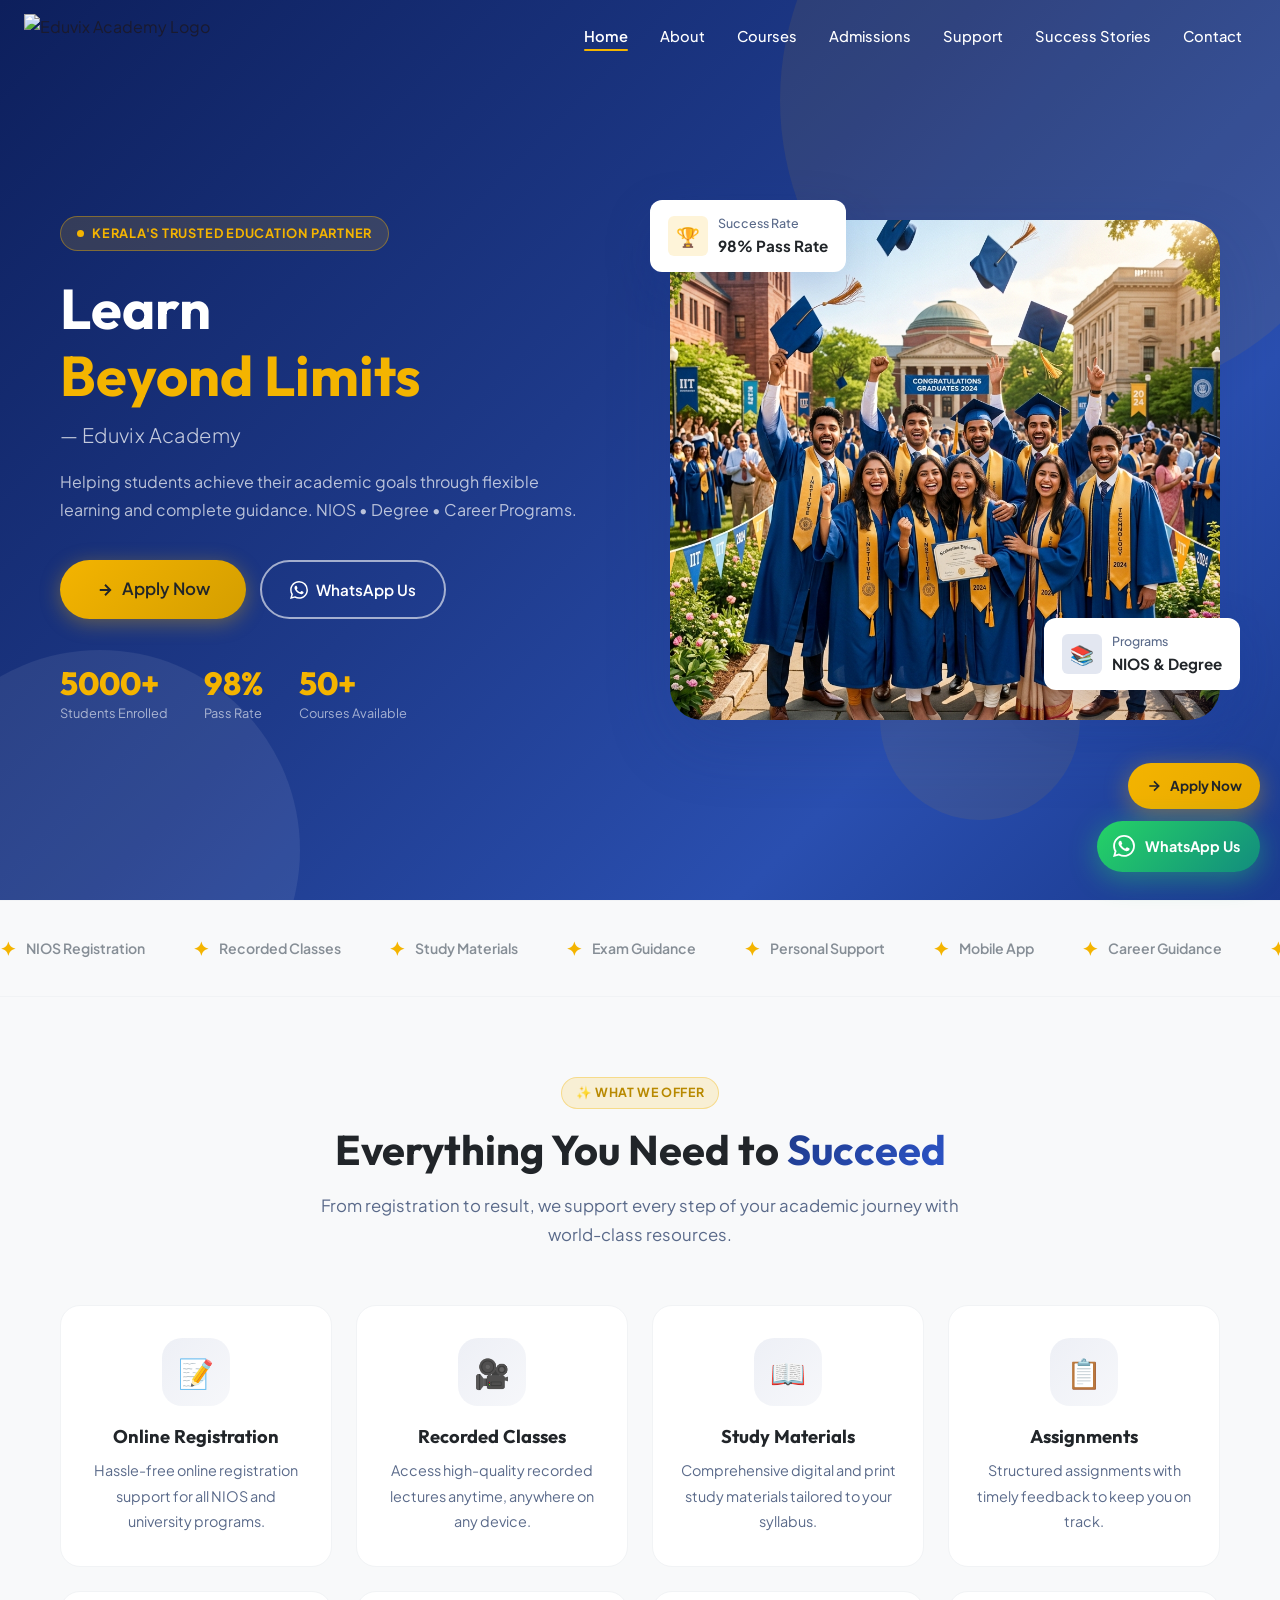
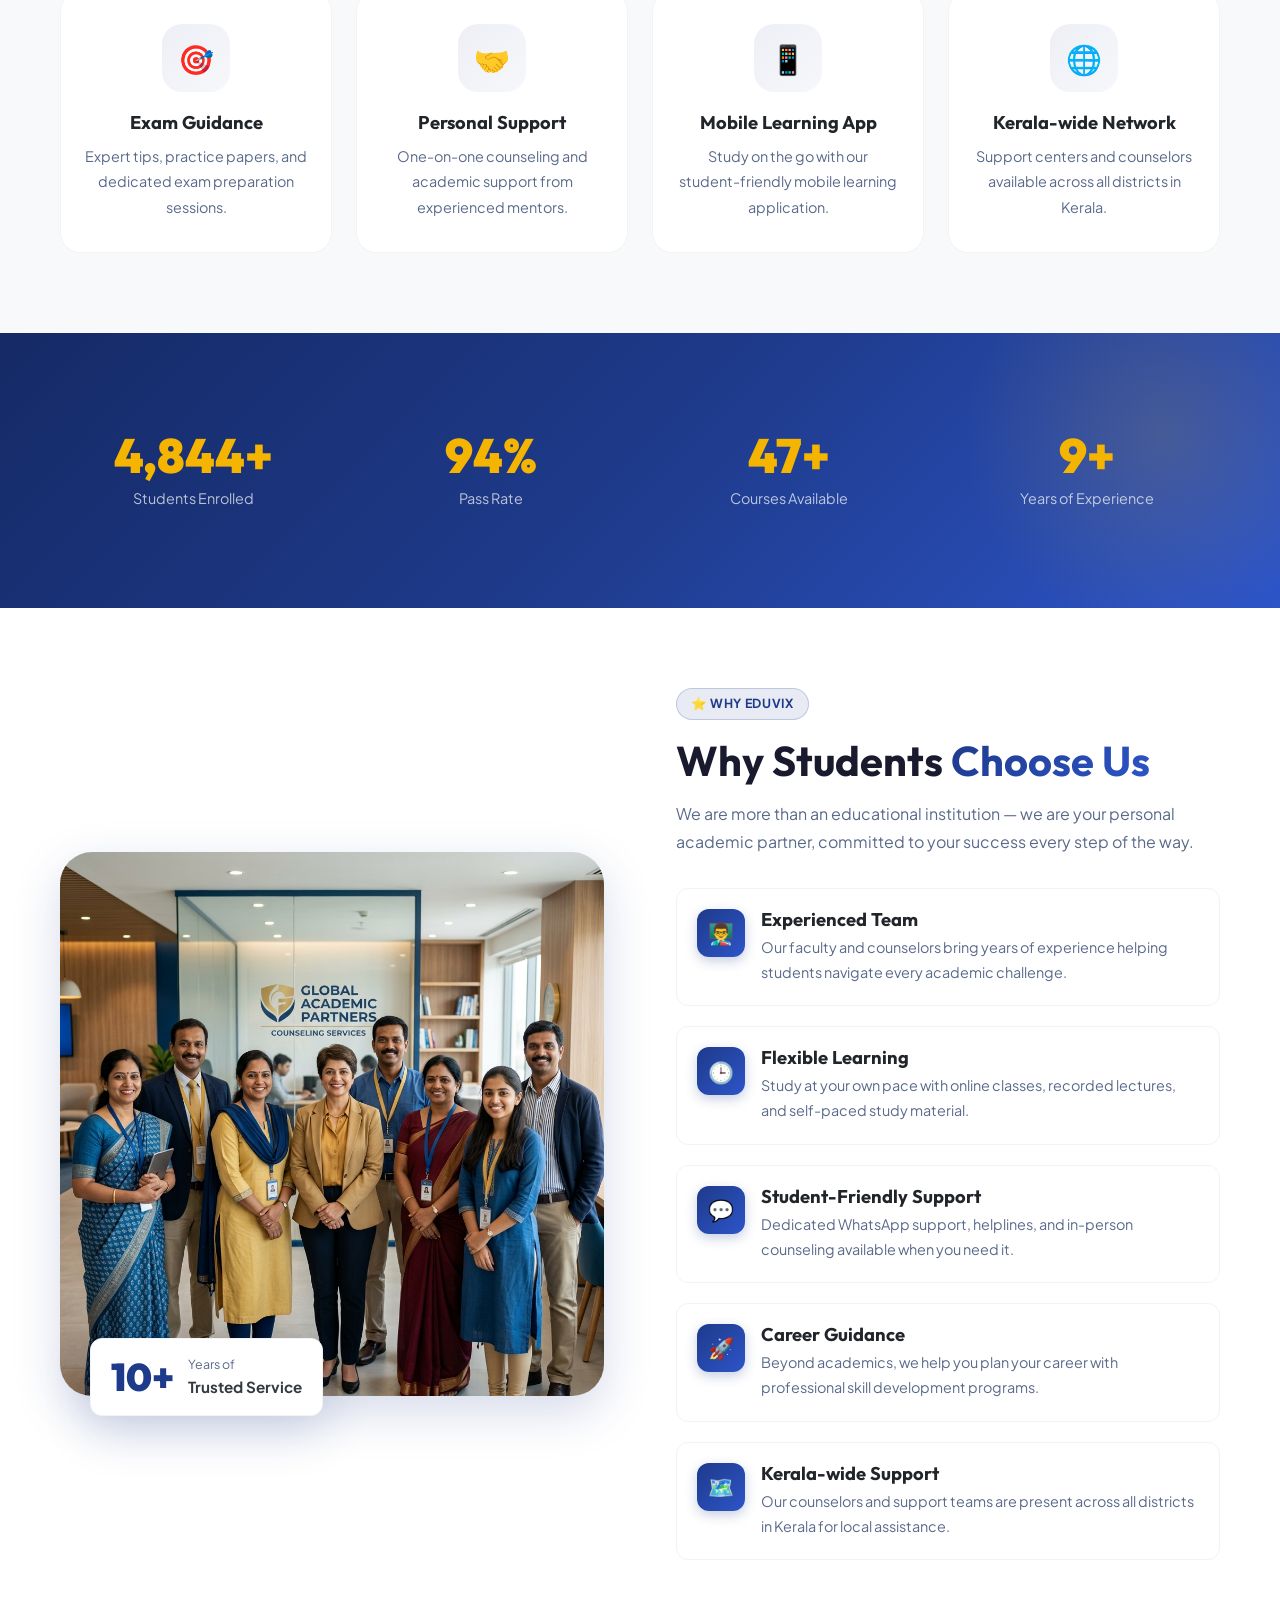
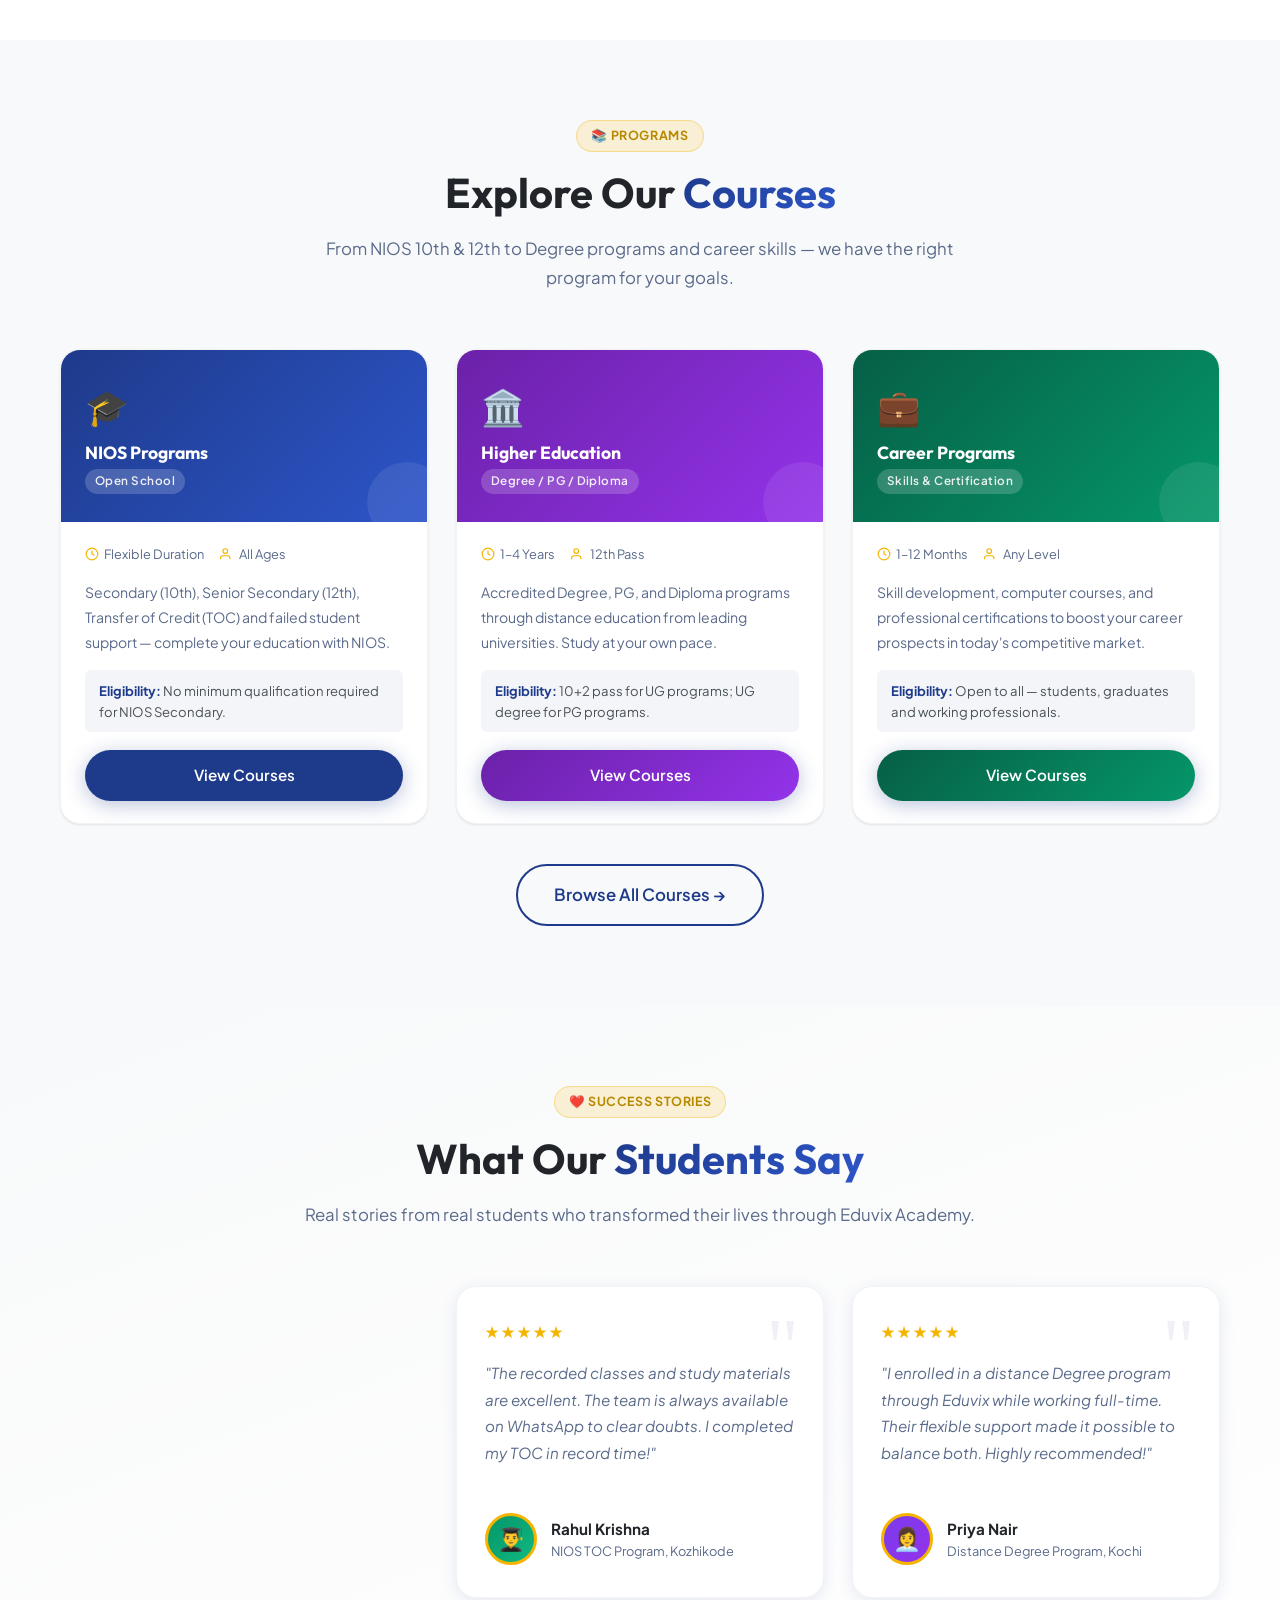
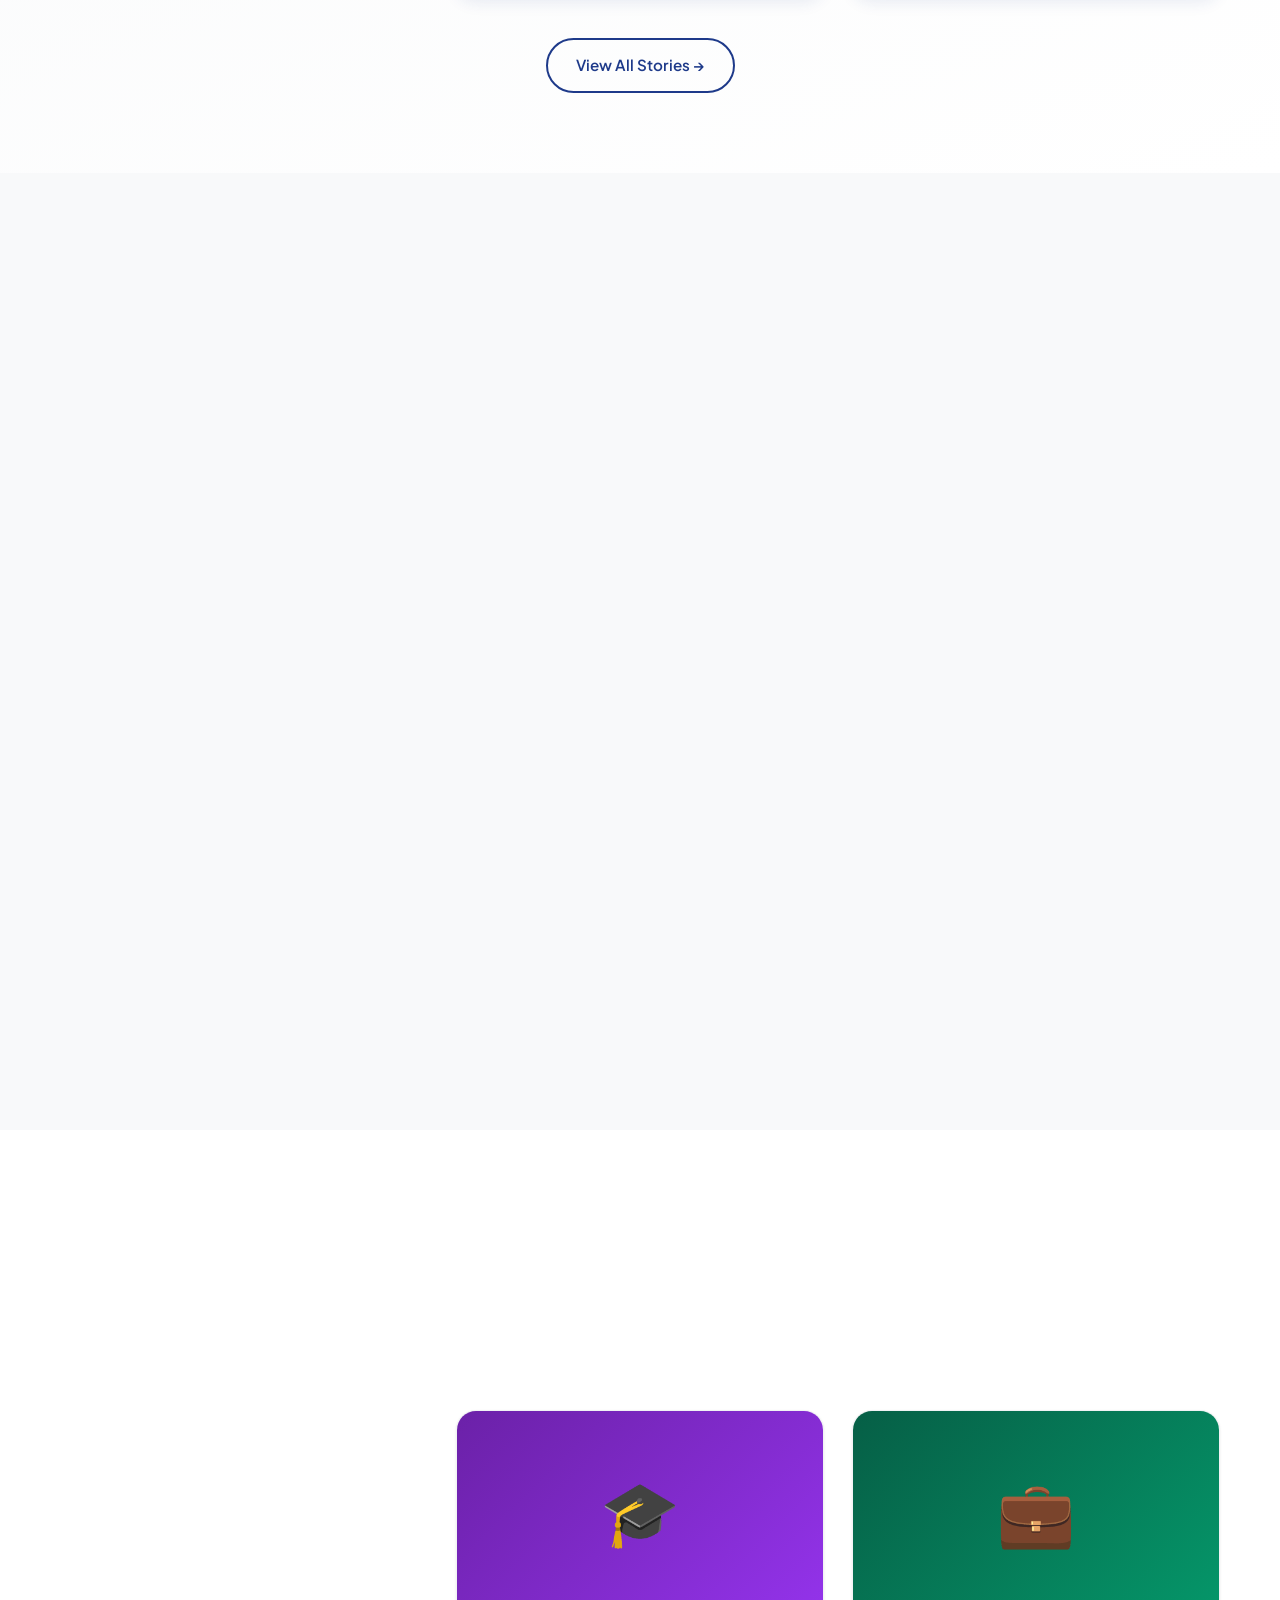
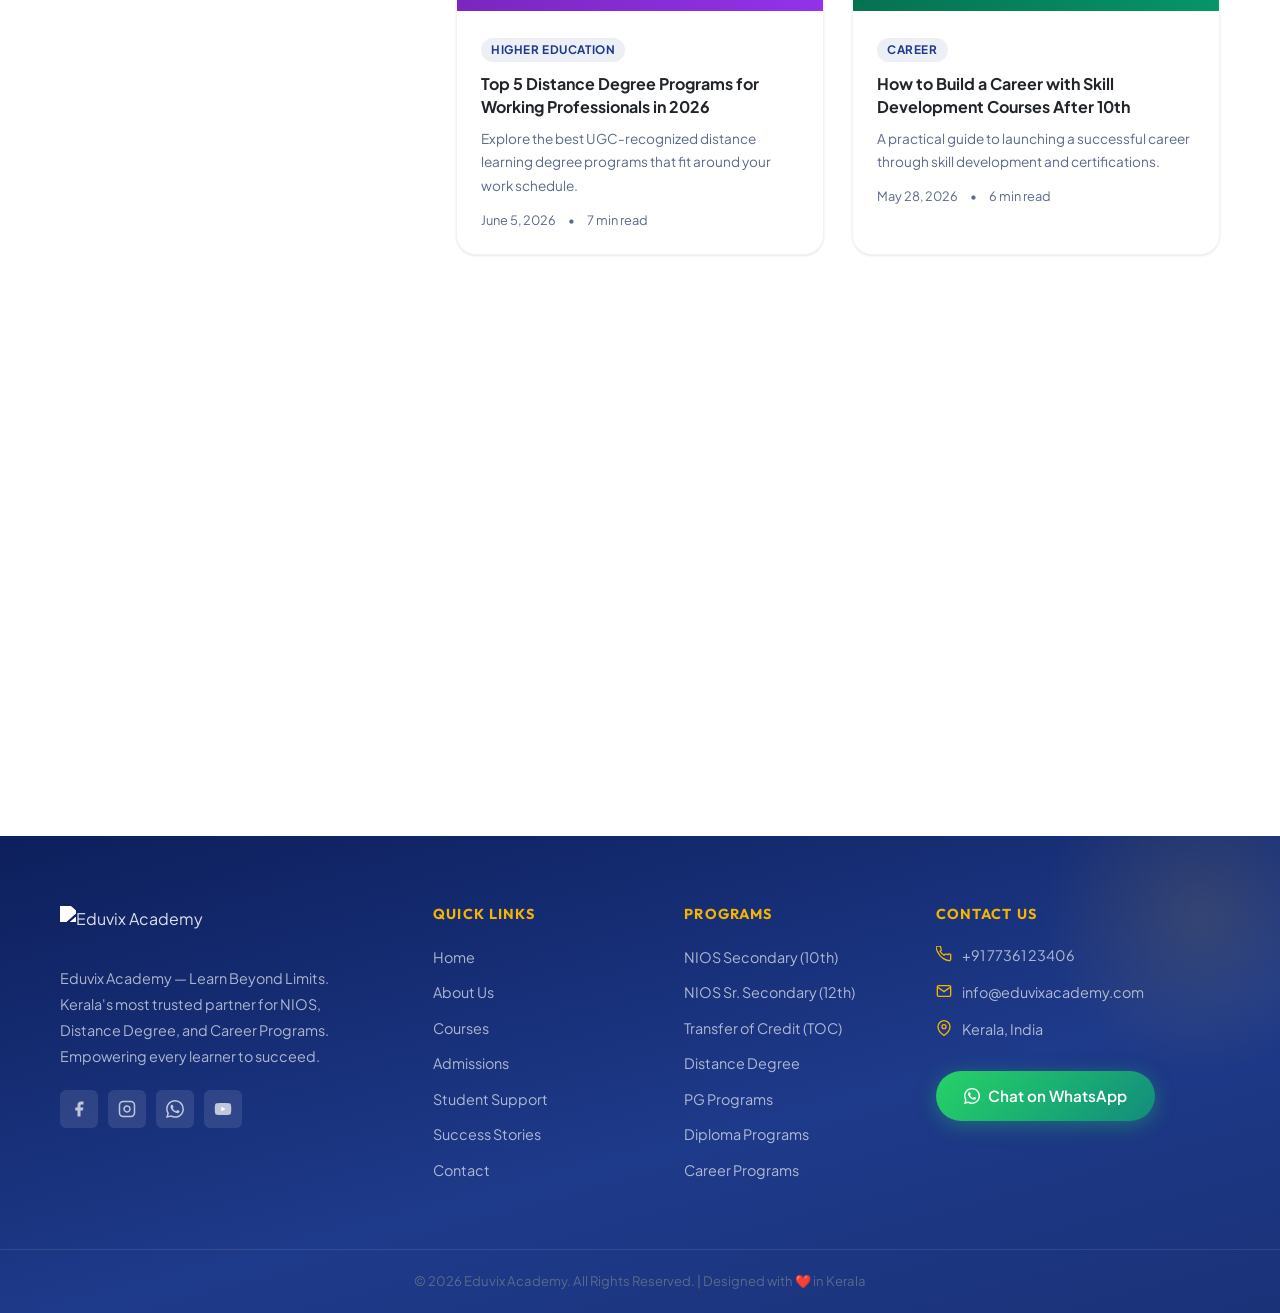
==== index.html @ 79e5fda5 "First commit" ====
<!DOCTYPE html>
<html lang="en">
<head>
  <meta charset="UTF-8" />
  <meta name="viewport" content="width=device-width, initial-scale=1.0" />
  <title>Eduvix Academy — Learn Beyond Limits | NIOS, Degree & Career Programs</title>
  <meta name="description" content="Eduvix Academy helps students achieve their academic goals through NIOS, Open Schooling, Degree, PG, Diploma and Career Programs with flexible, student-friendly support across Kerala." />
  <meta name="keywords" content="Eduvix Academy, NIOS Kerala, open schooling, distance education, 10th 12th pass Kerala, career programs" />
  <meta property="og:title" content="Eduvix Academy — Learn Beyond Limits" />
  <meta property="og:description" content="Flexible education solutions for NIOS, Degree, PG, Diploma and Career Programs." />
  <meta property="og:type" content="website" />
  <link rel="icon" type="image/png" href="images/logo.png" />
  <link rel="stylesheet" href="css/style.css" />
  <style>
    /* ---------- Hero Override (home-specific) ---------- */
    .hero-sub { color: rgba(255,255,255,.70); }
    /* ---------- Features Section ---------- */
    .features-section { background: var(--gray-50); }
    /* ---------- Blog ---------- */
    .blog-section { background: var(--white); }
    /* ---------- CTA Banner ---------- */
    .cta-banner {
      background: linear-gradient(135deg, #0d1f5c, var(--primary), #2d55c9);
      border-radius: var(--radius-xl);
      padding: 60px 48px;
      text-align: center;
      position: relative;
      overflow: hidden;
      margin: 0 20px;
    }
    .cta-banner::before {
      content: '';
      position: absolute;
      top: -60px; right: -60px;
      width: 250px; height: 250px;
      background: radial-gradient(circle, rgba(244,180,0,.2), transparent 70%);
    }
    .cta-banner h2 { color: var(--white); margin-bottom: 12px; }
    .cta-banner p { color: rgba(255,255,255,.7); margin-bottom: 32px; max-width: 560px; margin-left: auto; margin-right: auto; }
    .cta-banner .cta-btns { display: flex; gap: 14px; justify-content: center; flex-wrap: wrap; }
  </style>
</head>
<body>

  <!-- ===== NAVBAR ===== -->
  <nav class="navbar transparent" id="navbar" role="navigation" aria-label="Main navigation">
    <div class="navbar-inner">
      <a href="index.html" class="logo" aria-label="Eduvix Academy Home">
        <img src="images/logo.png" alt="Eduvix Academy Logo" />
      </a>
      <ul class="nav-links" role="list">
        <li><a href="index.html"      class="nav-link active">Home</a></li>
        <li><a href="about.html"      class="nav-link">About</a></li>
        <li><a href="courses.html"    class="nav-link">Courses</a></li>
        <li><a href="admissions.html" class="nav-link">Admissions</a></li>
        <li><a href="support.html"    class="nav-link">Support</a></li>
        <li><a href="success-stories.html" class="nav-link">Success Stories</a></li>
        <li><a href="contact.html"    class="nav-link">Contact</a></li>
      </ul>
      <a href="admissions.html" class="btn btn-gold btn-sm nav-cta">Apply Now</a>
      <button class="hamburger" id="hamburger" aria-label="Toggle menu" aria-expanded="false">
        <span></span><span></span><span></span>
      </button>
    </div>
    <div class="mobile-menu" id="mobileMenu" role="menu">
      <a href="index.html"      class="nav-link">Home</a>
      <a href="about.html"      class="nav-link">About</a>
      <a href="courses.html"    class="nav-link">Courses</a>
      <a href="admissions.html" class="nav-link">Admissions</a>
      <a href="support.html"    class="nav-link">Support</a>
      <a href="success-stories.html" class="nav-link">Success Stories</a>
      <a href="contact.html"    class="nav-link">Contact</a>
      <a href="admissions.html" class="btn btn-primary">Apply Now</a>
    </div>
  </nav>

  <!-- ===== HERO ===== -->
  <section class="hero" id="hero" aria-label="Hero section">
    <div class="hero-bg-shapes">
      <div class="shape shape-1"></div>
      <div class="shape shape-2"></div>
      <div class="shape shape-3"></div>
    </div>
    <div class="container">
      <div class="hero-grid">
        <div class="hero-content">
          <div class="hero-badge">
            <span class="dot"></span>
            Kerala's Trusted Education Partner
          </div>
          <h1>Learn<br /><span class="gold">Beyond Limits</span></h1>
          <p class="hero-tagline">— Eduvix Academy</p>
          <p class="hero-sub">Helping students achieve their academic goals through flexible learning and complete guidance. NIOS • Degree • Career Programs.</p>
          <div class="hero-actions">
            <a href="admissions.html" class="btn btn-gold btn-lg" id="heroApplyBtn">
              <svg width="18" height="18" viewBox="0 0 24 24" fill="none" stroke="currentColor" stroke-width="2.5"><path d="M5 12h14M12 5l7 7-7 7"/></svg>
              Apply Now
            </a>
            <a href="https://wa.me/917736123406?text=Hi%20Eduvix%20Academy%2C%20I%20want%20to%20know%20more%20about%20your%20courses." class="btn btn-outline" target="_blank" rel="noopener" id="heroWaBtn">
              <svg width="18" height="18" viewBox="0 0 24 24" fill="currentColor"><path d="M17.472 14.382c-.297-.149-1.758-.867-2.03-.967-.273-.099-.471-.148-.67.15-.197.297-.767.966-.94 1.164-.173.199-.347.223-.644.075-.297-.15-1.255-.463-2.39-1.475-.883-.788-1.48-1.761-1.653-2.059-.173-.297-.018-.458.13-.606.134-.133.298-.347.446-.52.149-.174.198-.298.298-.497.099-.198.05-.371-.025-.52-.075-.149-.669-1.612-.916-2.207-.242-.579-.487-.5-.669-.51-.173-.008-.371-.01-.57-.01-.198 0-.52.074-.792.372-.272.297-1.04 1.016-1.04 2.479 0 1.462 1.065 2.875 1.213 3.074.149.198 2.096 3.2 5.077 4.487.709.306 1.262.489 1.694.625.712.227 1.36.195 1.871.118.571-.085 1.758-.719 2.006-1.413.248-.694.248-1.289.173-1.413-.074-.124-.272-.198-.57-.347m-5.421 7.403h-.004a9.87 9.87 0 01-5.031-1.378l-.361-.214-3.741.982.998-3.648-.235-.374a9.86 9.86 0 01-1.51-5.26c.001-5.45 4.436-9.884 9.888-9.884 2.64 0 5.122 1.03 6.988 2.898a9.825 9.825 0 012.893 6.994c-.003 5.45-4.437 9.884-9.885 9.884m8.413-18.297A11.815 11.815 0 0012.05 0C5.495 0 .16 5.335.157 11.892c0 2.096.547 4.142 1.588 5.945L.057 24l6.305-1.654a11.882 11.882 0 005.683 1.448h.005c6.554 0 11.89-5.335 11.893-11.893a11.821 11.821 0 00-3.48-8.413z"/></svg>
              WhatsApp Us
            </a>
          </div>
          <div class="hero-stats">
            <div class="hero-stat">
              <div class="num">5000+</div>
              <div class="label">Students Enrolled</div>
            </div>
            <div class="hero-stat">
              <div class="num">98%</div>
              <div class="label">Pass Rate</div>
            </div>
            <div class="hero-stat">
              <div class="num">50+</div>
              <div class="label">Courses Available</div>
            </div>
          </div>
        </div>
        <div class="hero-img-wrapper">
          <img src="images/hero.png" alt="Eduvix Academy students celebrating graduation" loading="eager" />
          <div class="hero-img-card hero-img-card--tl">
            <div class="icon icon-gold">🏆</div>
            <div>
              <div class="card-label">Success Rate</div>
              <div class="card-value">98% Pass Rate</div>
            </div>
          </div>
          <div class="hero-img-card hero-img-card--br">
            <div class="icon icon-blue">📚</div>
            <div>
              <div class="card-label">Programs</div>
              <div class="card-value">NIOS &amp; Degree</div>
            </div>
          </div>
        </div>
      </div>
    </div>
  </section>

  <!-- ===== MARQUEE STRIP ===== -->
  <div class="features-strip" aria-hidden="true">
    <div class="features-strip-track">
      <div class="strip-item"><span class="dot">✦</span> NIOS Registration</div>
      <div class="strip-item"><span class="dot">✦</span> Recorded Classes</div>
      <div class="strip-item"><span class="dot">✦</span> Study Materials</div>
      <div class="strip-item"><span class="dot">✦</span> Exam Guidance</div>
      <div class="strip-item"><span class="dot">✦</span> Personal Support</div>
      <div class="strip-item"><span class="dot">✦</span> Mobile App</div>
      <div class="strip-item"><span class="dot">✦</span> Career Guidance</div>
      <div class="strip-item"><span class="dot">✦</span> Distance Degree</div>
      <div class="strip-item"><span class="dot">✦</span> Kerala-wide Support</div>
      <!-- Duplicate for seamless loop -->
      <div class="strip-item"><span class="dot">✦</span> NIOS Registration</div>
      <div class="strip-item"><span class="dot">✦</span> Recorded Classes</div>
      <div class="strip-item"><span class="dot">✦</span> Study Materials</div>
      <div class="strip-item"><span class="dot">✦</span> Exam Guidance</div>
      <div class="strip-item"><span class="dot">✦</span> Personal Support</div>
      <div class="strip-item"><span class="dot">✦</span> Mobile App</div>
      <div class="strip-item"><span class="dot">✦</span> Career Guidance</div>
      <div class="strip-item"><span class="dot">✦</span> Distance Degree</div>
      <div class="strip-item"><span class="dot">✦</span> Kerala-wide Support</div>
    </div>
  </div>

  <!-- ===== FEATURES SECTION ===== -->
  <section class="section features-section" id="features">
    <div class="container">
      <div class="section-header reveal">
        <span class="badge badge-gold">✨ What We Offer</span>
        <h2>Everything You Need to <span class="gradient-text">Succeed</span></h2>
        <p>From registration to result, we support every step of your academic journey with world-class resources.</p>
      </div>
      <div class="grid-4" style="gap:24px;">
        <div class="feature-card reveal" data-delay="0">
          <div class="feature-icon">📝</div>
          <h4>Online Registration</h4>
          <p>Hassle-free online registration support for all NIOS and university programs.</p>
        </div>
        <div class="feature-card reveal" data-delay="80">
          <div class="feature-icon">🎥</div>
          <h4>Recorded Classes</h4>
          <p>Access high-quality recorded lectures anytime, anywhere on any device.</p>
        </div>
        <div class="feature-card reveal" data-delay="160">
          <div class="feature-icon">📖</div>
          <h4>Study Materials</h4>
          <p>Comprehensive digital and print study materials tailored to your syllabus.</p>
        </div>
        <div class="feature-card reveal" data-delay="240">
          <div class="feature-icon">📋</div>
          <h4>Assignments</h4>
          <p>Structured assignments with timely feedback to keep you on track.</p>
        </div>
        <div class="feature-card reveal" data-delay="320">
          <div class="feature-icon">🎯</div>
          <h4>Exam Guidance</h4>
          <p>Expert tips, practice papers, and dedicated exam preparation sessions.</p>
        </div>
        <div class="feature-card reveal" data-delay="400">
          <div class="feature-icon">🤝</div>
          <h4>Personal Support</h4>
          <p>One-on-one counseling and academic support from experienced mentors.</p>
        </div>
        <div class="feature-card reveal" data-delay="480">
          <div class="feature-icon">📱</div>
          <h4>Mobile Learning App</h4>
          <p>Study on the go with our student-friendly mobile learning application.</p>
        </div>
        <div class="feature-card reveal" data-delay="560">
          <div class="feature-icon">🌐</div>
          <h4>Kerala-wide Network</h4>
          <p>Support centers and counselors available across all districts in Kerala.</p>
        </div>
      </div>
    </div>
  </section>

  <!-- ===== STATS ===== -->
  <section class="stats-section" id="stats">
    <div class="container">
      <div class="stats-grid">
        <div class="stat-card reveal">
          <div class="stat-num" data-target="5000" data-suffix="+">0+</div>
          <div class="stat-label">Students Enrolled</div>
        </div>
        <div class="stat-card reveal" data-delay="100">
          <div class="stat-num" data-target="98" data-suffix="%">0%</div>
          <div class="stat-label">Pass Rate</div>
        </div>
        <div class="stat-card reveal" data-delay="200">
          <div class="stat-num" data-target="50" data-suffix="+">0+</div>
          <div class="stat-label">Courses Available</div>
        </div>
        <div class="stat-card reveal" data-delay="300">
          <div class="stat-num" data-target="10" data-suffix="+">0+</div>
          <div class="stat-label">Years of Experience</div>
        </div>
      </div>
    </div>
  </section>

  <!-- ===== WHY CHOOSE ===== -->
  <section class="section why-section" id="why">
    <div class="container">
      <div class="why-grid">
        <div class="why-img-block reveal">
          <img src="images/about-team.png" alt="Eduvix Academy dedicated team" loading="lazy" />
          <div class="why-img-badge">
            <div class="big-num">10+</div>
            <div class="text">
              <div class="label">Years of</div>
              <div class="val">Trusted Service</div>
            </div>
          </div>
        </div>
        <div class="why-content reveal" data-delay="120">
          <span class="badge badge-primary">⭐ Why Eduvix</span>
          <h2 style="margin-top:16px;">Why Students <span class="gradient-text">Choose Us</span></h2>
          <p style="margin:14px 0 28px;">We are more than an educational institution — we are your personal academic partner, committed to your success every step of the way.</p>
          <div class="why-list">
            <div class="why-item">
              <div class="why-icon">👨‍🏫</div>
              <div>
                <h4>Experienced Team</h4>
                <p>Our faculty and counselors bring years of experience helping students navigate every academic challenge.</p>
              </div>
            </div>
            <div class="why-item">
              <div class="why-icon">🕒</div>
              <div>
                <h4>Flexible Learning</h4>
                <p>Study at your own pace with online classes, recorded lectures, and self-paced study material.</p>
              </div>
            </div>
            <div class="why-item">
              <div class="why-icon">💬</div>
              <div>
                <h4>Student-Friendly Support</h4>
                <p>Dedicated WhatsApp support, helplines, and in-person counseling available when you need it.</p>
              </div>
            </div>
            <div class="why-item">
              <div class="why-icon">🚀</div>
              <div>
                <h4>Career Guidance</h4>
                <p>Beyond academics, we help you plan your career with professional skill development programs.</p>
              </div>
            </div>
            <div class="why-item">
              <div class="why-icon">🗺️</div>
              <div>
                <h4>Kerala-wide Support</h4>
                <p>Our counselors and support teams are present across all districts in Kerala for local assistance.</p>
              </div>
            </div>
          </div>
        </div>
      </div>
    </div>
  </section>

  <!-- ===== COURSES PREVIEW ===== -->
  <section class="section" style="background:var(--gray-50);" id="courses-preview">
    <div class="container">
      <div class="section-header reveal">
        <span class="badge badge-gold">📚 Programs</span>
        <h2>Explore Our <span class="gradient-text">Courses</span></h2>
        <p>From NIOS 10th &amp; 12th to Degree programs and career skills — we have the right program for your goals.</p>
      </div>
      <div class="grid-3" style="gap:28px;">
        <div class="course-card reveal">
          <div class="course-card-header">
            <div class="course-emoji">🎓</div>
            <h4>NIOS Programs</h4>
            <span class="course-badge-header">Open School</span>
          </div>
          <div class="course-card-body">
            <div class="course-meta">
              <span class="course-meta-item"><svg width="14" height="14" viewBox="0 0 24 24" fill="none" stroke="currentColor" stroke-width="2"><circle cx="12" cy="12" r="10"/><polyline points="12 6 12 12 16 14"/></svg> Flexible Duration</span>
              <span class="course-meta-item"><svg width="14" height="14" viewBox="0 0 24 24" fill="none" stroke="currentColor" stroke-width="2"><path d="M17 21v-2a4 4 0 0 0-4-4H5a4 4 0 0 0-4 4v2"/><circle cx="9" cy="7" r="4"/></svg> All Ages</span>
            </div>
            <p class="course-desc">Secondary (10th), Senior Secondary (12th), Transfer of Credit (TOC) and failed student support — complete your education with NIOS.</p>
            <div class="course-eligibility"><strong>Eligibility:</strong> No minimum qualification required for NIOS Secondary.</div>
            <a href="courses.html" class="btn btn-primary" style="width:100%;justify-content:center;">View Courses</a>
          </div>
        </div>
        <div class="course-card reveal" data-delay="100">
          <div class="course-card-header" style="background:linear-gradient(135deg,#6b21a8,#9333ea);">
            <div class="course-emoji">🏛️</div>
            <h4>Higher Education</h4>
            <span class="course-badge-header">Degree / PG / Diploma</span>
          </div>
          <div class="course-card-body">
            <div class="course-meta">
              <span class="course-meta-item"><svg width="14" height="14" viewBox="0 0 24 24" fill="none" stroke="currentColor" stroke-width="2"><circle cx="12" cy="12" r="10"/><polyline points="12 6 12 12 16 14"/></svg> 1–4 Years</span>
              <span class="course-meta-item"><svg width="14" height="14" viewBox="0 0 24 24" fill="none" stroke="currentColor" stroke-width="2"><path d="M17 21v-2a4 4 0 0 0-4-4H5a4 4 0 0 0-4 4v2"/><circle cx="9" cy="7" r="4"/></svg> 12th Pass</span>
            </div>
            <p class="course-desc">Accredited Degree, PG, and Diploma programs through distance education from leading universities. Study at your own pace.</p>
            <div class="course-eligibility"><strong>Eligibility:</strong> 10+2 pass for UG programs; UG degree for PG programs.</div>
            <a href="courses.html" class="btn btn-primary" style="width:100%;justify-content:center;background:linear-gradient(135deg,#6b21a8,#9333ea);">View Courses</a>
          </div>
        </div>
        <div class="course-card reveal" data-delay="200">
          <div class="course-card-header" style="background:linear-gradient(135deg,#065f46,#059669);">
            <div class="course-emoji">💼</div>
            <h4>Career Programs</h4>
            <span class="course-badge-header">Skills &amp; Certification</span>
          </div>
          <div class="course-card-body">
            <div class="course-meta">
              <span class="course-meta-item"><svg width="14" height="14" viewBox="0 0 24 24" fill="none" stroke="currentColor" stroke-width="2"><circle cx="12" cy="12" r="10"/><polyline points="12 6 12 12 16 14"/></svg> 1–12 Months</span>
              <span class="course-meta-item"><svg width="14" height="14" viewBox="0 0 24 24" fill="none" stroke="currentColor" stroke-width="2"><path d="M17 21v-2a4 4 0 0 0-4-4H5a4 4 0 0 0-4 4v2"/><circle cx="9" cy="7" r="4"/></svg> Any Level</span>
            </div>
            <p class="course-desc">Skill development, computer courses, and professional certifications to boost your career prospects in today's competitive market.</p>
            <div class="course-eligibility"><strong>Eligibility:</strong> Open to all — students, graduates and working professionals.</div>
            <a href="courses.html" class="btn btn-primary" style="width:100%;justify-content:center;background:linear-gradient(135deg,#065f46,#059669);">View Courses</a>
          </div>
        </div>
      </div>
      <div style="text-align:center;margin-top:40px;">
        <a href="courses.html" class="btn btn-outline-primary btn-lg">Browse All Courses →</a>
      </div>
    </div>
  </section>

  <!-- ===== TESTIMONIALS ===== -->
  <section class="section testimonials-section" id="testimonials">
    <div class="container">
      <div class="section-header reveal">
        <span class="badge badge-gold">❤️ Success Stories</span>
        <h2>What Our <span class="gradient-text">Students Say</span></h2>
        <p>Real stories from real students who transformed their lives through Eduvix Academy.</p>
      </div>
      <div class="grid-3">
        <div class="testimonial-card reveal">
          <div class="testimonial-stars">★★★★★</div>
          <p class="testimonial-text">"Eduvix Academy changed my life. After failing my 12th, I thought my future was over. With their NIOS support, I passed with distinction and am now pursuing a degree!"</p>
          <div class="testimonial-author">
            <div style="width:52px;height:52px;border-radius:50%;background:linear-gradient(135deg,var(--primary),var(--primary-light));display:flex;align-items:center;justify-content:center;font-size:1.4rem;border:3px solid var(--gold);">👩‍🎓</div>
            <div>
              <div class="author-name">Anjali Menon</div>
              <div class="author-course">NIOS Senior Secondary, Thrissur</div>
            </div>
          </div>
        </div>
        <div class="testimonial-card reveal" data-delay="100">
          <div class="testimonial-stars">★★★★★</div>
          <p class="testimonial-text">"The recorded classes and study materials are excellent. The team is always available on WhatsApp to clear doubts. I completed my TOC in record time!"</p>
          <div class="testimonial-author">
            <div style="width:52px;height:52px;border-radius:50%;background:linear-gradient(135deg,#059669,#10b981);display:flex;align-items:center;justify-content:center;font-size:1.4rem;border:3px solid var(--gold);">👨‍🎓</div>
            <div>
              <div class="author-name">Rahul Krishna</div>
              <div class="author-course">NIOS TOC Program, Kozhikode</div>
            </div>
          </div>
        </div>
        <div class="testimonial-card reveal" data-delay="200">
          <div class="testimonial-stars">★★★★★</div>
          <p class="testimonial-text">"I enrolled in a distance Degree program through Eduvix while working full-time. Their flexible support made it possible to balance both. Highly recommended!"</p>
          <div class="testimonial-author">
            <div style="width:52px;height:52px;border-radius:50%;background:linear-gradient(135deg,#7c3aed,#9333ea);display:flex;align-items:center;justify-content:center;font-size:1.4rem;border:3px solid var(--gold);">👩‍💼</div>
            <div>
              <div class="author-name">Priya Nair</div>
              <div class="author-course">Distance Degree Program, Kochi</div>
            </div>
          </div>
        </div>
      </div>
      <div style="text-align:center;margin-top:40px;">
        <a href="success-stories.html" class="btn btn-outline-primary">View All Stories →</a>
      </div>
    </div>
  </section>

  <!-- ===== FAQ ===== -->
  <section class="section faq-section" id="faq">
    <div class="container">
      <div class="section-header reveal">
        <span class="badge badge-primary">❓ FAQ</span>
        <h2>Frequently Asked <span class="gradient-text">Questions</span></h2>
        <p>Have questions? We've got answers. Browse through our most commonly asked questions.</p>
      </div>
      <div class="faq-list reveal">
        <div class="faq-item open">
          <div class="faq-question">What is NIOS and how can Eduvix Academy help me?<span class="faq-icon">+</span></div>
          <div class="faq-answer">NIOS (National Institute of Open Schooling) is India's largest open school that allows students to complete their 10th or 12th education flexibly. Eduvix Academy provides complete registration support, study materials, recorded classes, and exam guidance for NIOS programs.</div>
        </div>
        <div class="faq-item">
          <div class="faq-question">Can I enroll if I have failed my 10th or 12th exams?<span class="faq-icon">+</span></div>
          <div class="faq-answer">Absolutely! Eduvix Academy has specialized programs for students who have failed their board exams. Through NIOS, you can give exams for only the subjects you failed (Transfer of Credit / TOC) without repeating the entire year.</div>
        </div>
        <div class="faq-item">
          <div class="faq-question">Are the Degree programs valid and recognized?<span class="faq-icon">+</span></div>
          <div class="faq-answer">Yes, all Degree, PG, and Diploma programs offered through Eduvix Academy are UGC-recognized and from accredited universities. They are equivalent to regular degrees and accepted for government and private jobs.</div>
        </div>
        <div class="faq-item">
          <div class="faq-question">How do I attend classes? Are they online?<span class="faq-icon">+</span></div>
          <div class="faq-answer">We offer a hybrid learning model — recorded video lectures you can watch anytime, live doubt-clearing sessions, digital study materials, and WhatsApp-based personal support. You can study from anywhere in Kerala or India.</div>
        </div>
        <div class="faq-item">
          <div class="faq-question">What are the fees and are there any scholarships?<span class="faq-icon">+</span></div>
          <div class="faq-answer">Fees vary by program and are very affordable. We also offer flexible installment payment options. Contact our counselors for detailed fee information and to know about any applicable scholarship schemes.</div>
        </div>
        <div class="faq-item">
          <div class="faq-question">How quickly can I get admission?<span class="faq-icon">+</span></div>
          <div class="faq-answer">Admission is quick and simple! Contact us via WhatsApp or fill the inquiry form, and our counselors will guide you through the entire process. Admission for NIOS is open throughout the year with multiple admission cycles.</div>
        </div>
      </div>
    </div>
  </section>

  <!-- ===== BLOG ===== -->
  <section class="section blog-section" id="blog">
    <div class="container">
      <div class="section-header reveal">
        <span class="badge badge-gold">📰 Blog</span>
        <h2>Latest <span class="gradient-text">Insights</span></h2>
        <p>Stay updated with the latest news, tips and guides for your educational journey.</p>
      </div>
      <div class="grid-3">
        <div class="blog-card reveal">
          <div class="blog-img" style="background:linear-gradient(135deg,var(--primary),var(--primary-light));display:flex;align-items:center;justify-content:center;font-size:4rem;">📚</div>
          <div class="blog-body">
            <span class="blog-cat">NIOS</span>
            <div class="blog-title">NIOS Admission 2025–26: Complete Step-by-Step Guide for Kerala Students</div>
            <p style="font-size:.85rem;margin-top:8px;">Everything you need to know about registering for NIOS Secondary and Senior Secondary this year.</p>
            <div class="blog-meta"><span>June 10, 2026</span><span>•</span><span>5 min read</span></div>
          </div>
        </div>
        <div class="blog-card reveal" data-delay="100">
          <div class="blog-img" style="background:linear-gradient(135deg,#6b21a8,#9333ea);display:flex;align-items:center;justify-content:center;font-size:4rem;">🎓</div>
          <div class="blog-body">
            <span class="blog-cat">Higher Education</span>
            <div class="blog-title">Top 5 Distance Degree Programs for Working Professionals in 2026</div>
            <p style="font-size:.85rem;margin-top:8px;">Explore the best UGC-recognized distance learning degree programs that fit around your work schedule.</p>
            <div class="blog-meta"><span>June 5, 2026</span><span>•</span><span>7 min read</span></div>
          </div>
        </div>
        <div class="blog-card reveal" data-delay="200">
          <div class="blog-img" style="background:linear-gradient(135deg,#065f46,#059669);display:flex;align-items:center;justify-content:center;font-size:4rem;">💼</div>
          <div class="blog-body">
            <span class="blog-cat">Career</span>
            <div class="blog-title">How to Build a Career with Skill Development Courses After 10th</div>
            <p style="font-size:.85rem;margin-top:8px;">A practical guide to launching a successful career through skill development and certifications.</p>
            <div class="blog-meta"><span>May 28, 2026</span><span>•</span><span>6 min read</span></div>
          </div>
        </div>
      </div>
    </div>
  </section>

  <!-- ===== CTA BANNER ===== -->
  <section class="section--sm" style="padding:40px 0 80px;">
    <div class="container">
      <div class="cta-banner reveal">
        <span class="badge badge-gold" style="margin-bottom:20px;">🚀 Start Today</span>
        <h2>Ready to Begin Your <span style="color:var(--gold)">Academic Journey?</span></h2>
        <p>Join 5000+ students who have already transformed their future with Eduvix Academy. Apply now and take the first step!</p>
        <div class="cta-btns">
          <a href="admissions.html" class="btn btn-gold btn-lg">Apply Now — It's Free!</a>
          <a href="https://wa.me/917736123406?text=Hi%20Eduvix%20Academy%2C%20I%20want%20to%20know%20more%20about%20your%20courses." class="btn btn-outline" target="_blank" rel="noopener">
            <svg width="18" height="18" viewBox="0 0 24 24" fill="currentColor"><path d="M17.472 14.382c-.297-.149-1.758-.867-2.03-.967-.273-.099-.471-.148-.67.15-.197.297-.767.966-.94 1.164-.173.199-.347.223-.644.075-.297-.15-1.255-.463-2.39-1.475-.883-.788-1.48-1.761-1.653-2.059-.173-.297-.018-.458.13-.606.134-.133.298-.347.446-.52.149-.174.198-.298.298-.497.099-.198.05-.371-.025-.52-.075-.149-.669-1.612-.916-2.207-.242-.579-.487-.5-.669-.51-.173-.008-.371-.01-.57-.01-.198 0-.52.074-.792.372-.272.297-1.04 1.016-1.04 2.479 0 1.462 1.065 2.875 1.213 3.074.149.198 2.096 3.2 5.077 4.487.709.306 1.262.489 1.694.625.712.227 1.36.195 1.871.118.571-.085 1.758-.719 2.006-1.413.248-.694.248-1.289.173-1.413-.074-.124-.272-.198-.57-.347m-5.421 7.403h-.004a9.87 9.87 0 01-5.031-1.378l-.361-.214-3.741.982.998-3.648-.235-.374a9.86 9.86 0 01-1.51-5.26c.001-5.45 4.436-9.884 9.888-9.884 2.64 0 5.122 1.03 6.988 2.898a9.825 9.825 0 012.893 6.994c-.003 5.45-4.437 9.884-9.885 9.884m8.413-18.297A11.815 11.815 0 0012.05 0C5.495 0 .16 5.335.157 11.892c0 2.096.547 4.142 1.588 5.945L.057 24l6.305-1.654a11.882 11.882 0 005.683 1.448h.005c6.554 0 11.89-5.335 11.893-11.893a11.821 11.821 0 00-3.48-8.413z"/></svg>
            Chat on WhatsApp
          </a>
        </div>
      </div>
    </div>
  </section>

  <!-- ===== FOOTER ===== -->
  <footer class="footer" role="contentinfo">
    <div class="container">
      <div class="footer-grid">
        <div class="footer-brand">
          <div class="logo">
            <img src="images/logo.png" alt="Eduvix Academy" style="height:44px;filter:brightness(0) invert(1);" />
          </div>
          <p style="margin-top:12px;">Eduvix Academy — Learn Beyond Limits. Kerala's most trusted partner for NIOS, Distance Degree, and Career Programs. Empowering every learner to succeed.</p>
          <div class="footer-socials" style="margin-top:20px;">
            <a href="#" class="social-icon" aria-label="Facebook">
              <svg width="18" height="18" viewBox="0 0 24 24" fill="currentColor"><path d="M18 2h-3a5 5 0 00-5 5v3H7v4h3v8h4v-8h3l1-4h-4V7a1 1 0 011-1h3z"/></svg>
            </a>
            <a href="#" class="social-icon" aria-label="Instagram">
              <svg width="18" height="18" viewBox="0 0 24 24" fill="none" stroke="currentColor" stroke-width="2"><rect x="2" y="2" width="20" height="20" rx="5"/><path d="M16 11.37A4 4 0 1112.63 8 4 4 0 0116 11.37z"/><line x1="17.5" y1="6.5" x2="17.51" y2="6.5"/></svg>
            </a>
            <a href="https://wa.me/917736123406" class="social-icon" aria-label="WhatsApp">
              <svg width="18" height="18" viewBox="0 0 24 24" fill="currentColor"><path d="M17.472 14.382c-.297-.149-1.758-.867-2.03-.967-.273-.099-.471-.148-.67.15-.197.297-.767.966-.94 1.164-.173.199-.347.223-.644.075-.297-.15-1.255-.463-2.39-1.475-.883-.788-1.48-1.761-1.653-2.059-.173-.297-.018-.458.13-.606.134-.133.298-.347.446-.52.149-.174.198-.298.298-.497.099-.198.05-.371-.025-.52-.075-.149-.669-1.612-.916-2.207-.242-.579-.487-.5-.669-.51-.173-.008-.371-.01-.57-.01-.198 0-.52.074-.792.372-.272.297-1.04 1.016-1.04 2.479 0 1.462 1.065 2.875 1.213 3.074.149.198 2.096 3.2 5.077 4.487.709.306 1.262.489 1.694.625.712.227 1.36.195 1.871.118.571-.085 1.758-.719 2.006-1.413.248-.694.248-1.289.173-1.413-.074-.124-.272-.198-.57-.347m-5.421 7.403h-.004a9.87 9.87 0 01-5.031-1.378l-.361-.214-3.741.982.998-3.648-.235-.374a9.86 9.86 0 01-1.51-5.26c.001-5.45 4.436-9.884 9.888-9.884 2.64 0 5.122 1.03 6.988 2.898a9.825 9.825 0 012.893 6.994c-.003 5.45-4.437 9.884-9.885 9.884m8.413-18.297A11.815 11.815 0 0012.05 0C5.495 0 .16 5.335.157 11.892c0 2.096.547 4.142 1.588 5.945L.057 24l6.305-1.654a11.882 11.882 0 005.683 1.448h.005c6.554 0 11.89-5.335 11.893-11.893a11.821 11.821 0 00-3.48-8.413z"/></svg>
            </a>
            <a href="#" class="social-icon" aria-label="YouTube">
              <svg width="18" height="18" viewBox="0 0 24 24" fill="currentColor"><path d="M22.54 6.42a2.78 2.78 0 00-1.95-1.96C18.88 4 12 4 12 4s-6.88 0-8.59.46a2.78 2.78 0 00-1.95 1.96A29 29 0 001 12a29 29 0 00.46 5.58A2.78 2.78 0 003.41 19.54C5.12 20 12 20 12 20s6.88 0 8.59-.46a2.78 2.78 0 001.95-1.96A29 29 0 0023 12a29 29 0 00-.46-5.58z"/><polygon points="9.75 15.02 15.5 12 9.75 8.98 9.75 15.02" fill="white"/></svg>
            </a>
          </div>
        </div>
        <div class="footer-col">
          <h4>Quick Links</h4>
          <ul>
            <li><a href="index.html">Home</a></li>
            <li><a href="about.html">About Us</a></li>
            <li><a href="courses.html">Courses</a></li>
            <li><a href="admissions.html">Admissions</a></li>
            <li><a href="support.html">Student Support</a></li>
            <li><a href="success-stories.html">Success Stories</a></li>
            <li><a href="contact.html">Contact</a></li>
          </ul>
        </div>
        <div class="footer-col">
          <h4>Programs</h4>
          <ul>
            <li><a href="courses.html">NIOS Secondary (10th)</a></li>
            <li><a href="courses.html">NIOS Sr. Secondary (12th)</a></li>
            <li><a href="courses.html">Transfer of Credit (TOC)</a></li>
            <li><a href="courses.html">Distance Degree</a></li>
            <li><a href="courses.html">PG Programs</a></li>
            <li><a href="courses.html">Diploma Programs</a></li>
            <li><a href="courses.html">Career Programs</a></li>
          </ul>
        </div>
        <div class="footer-col">
          <h4>Contact Us</h4>
          <div class="footer-contact-item">
            <svg width="16" height="16" viewBox="0 0 24 24" fill="none" stroke="currentColor" stroke-width="2"><path d="M22 16.92v3a2 2 0 01-2.18 2 19.79 19.79 0 01-8.63-3.07A19.5 19.5 0 013.07 9.81a19.79 19.79 0 01-3.07-8.63A2 2 0 012 .18h3a2 2 0 012 1.72 12.84 12.84 0 00.7 2.81 2 2 0 01-.45 2.11L6.09 7.91a16 16 0 006 6l1.09-1.09a2 2 0 012.11-.45 12.84 12.84 0 002.81.7A2 2 0 0122 14.92z"/></svg>
            <a href="tel:+917736123406" style="color:rgba(255,255,255,.65);">+91 77361 23406</a>
          </div>
          <div class="footer-contact-item">
            <svg width="16" height="16" viewBox="0 0 24 24" fill="none" stroke="currentColor" stroke-width="2"><path d="M4 4h16c1.1 0 2 .9 2 2v12c0 1.1-.9 2-2 2H4c-1.1 0-2-.9-2-2V6c0-1.1.9-2 2-2z"/><polyline points="22,6 12,13 2,6"/></svg>
            <a href="mailto:info@eduvixacademy.com" style="color:rgba(255,255,255,.65);">info@eduvixacademy.com</a>
          </div>
          <div class="footer-contact-item">
            <svg width="16" height="16" viewBox="0 0 24 24" fill="none" stroke="currentColor" stroke-width="2"><path d="M21 10c0 7-9 13-9 13s-9-6-9-13a9 9 0 0118 0z"/><circle cx="12" cy="10" r="3"/></svg>
            <span>Kerala, India</span>
          </div>
          <a href="https://wa.me/917736123406?text=Hi%20Eduvix%20Academy!" class="btn btn-whatsapp" style="margin-top:16px;" target="_blank" rel="noopener">
            <svg width="16" height="16" viewBox="0 0 24 24" fill="currentColor"><path d="M17.472 14.382c-.297-.149-1.758-.867-2.03-.967-.273-.099-.471-.148-.67.15-.197.297-.767.966-.94 1.164-.173.199-.347.223-.644.075-.297-.15-1.255-.463-2.39-1.475-.883-.788-1.48-1.761-1.653-2.059-.173-.297-.018-.458.13-.606.134-.133.298-.347.446-.52.149-.174.198-.298.298-.497.099-.198.05-.371-.025-.52-.075-.149-.669-1.612-.916-2.207-.242-.579-.487-.5-.669-.51-.173-.008-.371-.01-.57-.01-.198 0-.52.074-.792.372-.272.297-1.04 1.016-1.04 2.479 0 1.462 1.065 2.875 1.213 3.074.149.198 2.096 3.2 5.077 4.487.709.306 1.262.489 1.694.625.712.227 1.36.195 1.871.118.571-.085 1.758-.719 2.006-1.413.248-.694.248-1.289.173-1.413-.074-.124-.272-.198-.57-.347m-5.421 7.403h-.004a9.87 9.87 0 01-5.031-1.378l-.361-.214-3.741.982.998-3.648-.235-.374a9.86 9.86 0 01-1.51-5.26c.001-5.45 4.436-9.884 9.888-9.884 2.64 0 5.122 1.03 6.988 2.898a9.825 9.825 0 012.893 6.994c-.003 5.45-4.437 9.884-9.885 9.884m8.413-18.297A11.815 11.815 0 0012.05 0C5.495 0 .16 5.335.157 11.892c0 2.096.547 4.142 1.588 5.945L.057 24l6.305-1.654a11.882 11.882 0 005.683 1.448h.005c6.554 0 11.89-5.335 11.893-11.893a11.821 11.821 0 00-3.48-8.413z"/></svg>
            Chat on WhatsApp
          </a>
        </div>
      </div>
    </div>
    <div class="footer-bottom">
      <div class="container">
        <p>© 2026 Eduvix Academy. All Rights Reserved. | Designed with ❤️ in Kerala</p>
      </div>
    </div>
  </footer>

  <!-- ===== FLOATING BUTTONS ===== -->
  <div class="float-buttons">
    <a href="admissions.html" class="float-apply" id="floatApply" aria-label="Apply Now">
      <svg width="16" height="16" viewBox="0 0 24 24" fill="none" stroke="currentColor" stroke-width="2.5"><path d="M5 12h14M12 5l7 7-7 7"/></svg>
      Apply Now
    </a>
    <a href="https://wa.me/917736123406?text=Hi%20Eduvix%20Academy%2C%20I%20want%20to%20know%20more%20about%20your%20courses." class="float-wa" target="_blank" rel="noopener" id="floatWa" aria-label="Chat on WhatsApp">
      <svg viewBox="0 0 24 24" fill="currentColor"><path d="M17.472 14.382c-.297-.149-1.758-.867-2.03-.967-.273-.099-.471-.148-.67.15-.197.297-.767.966-.94 1.164-.173.199-.347.223-.644.075-.297-.15-1.255-.463-2.39-1.475-.883-.788-1.48-1.761-1.653-2.059-.173-.297-.018-.458.13-.606.134-.133.298-.347.446-.52.149-.174.198-.298.298-.497.099-.198.05-.371-.025-.52-.075-.149-.669-1.612-.916-2.207-.242-.579-.487-.5-.669-.51-.173-.008-.371-.01-.57-.01-.198 0-.52.074-.792.372-.272.297-1.04 1.016-1.04 2.479 0 1.462 1.065 2.875 1.213 3.074.149.198 2.096 3.2 5.077 4.487.709.306 1.262.489 1.694.625.712.227 1.36.195 1.871.118.571-.085 1.758-.719 2.006-1.413.248-.694.248-1.289.173-1.413-.074-.124-.272-.198-.57-.347m-5.421 7.403h-.004a9.87 9.87 0 01-5.031-1.378l-.361-.214-3.741.982.998-3.648-.235-.374a9.86 9.86 0 01-1.51-5.26c.001-5.45 4.436-9.884 9.888-9.884 2.64 0 5.122 1.03 6.988 2.898a9.825 9.825 0 012.893 6.994c-.003 5.45-4.437 9.884-9.885 9.884m8.413-18.297A11.815 11.815 0 0012.05 0C5.495 0 .16 5.335.157 11.892c0 2.096.547 4.142 1.588 5.945L.057 24l6.305-1.654a11.882 11.882 0 005.683 1.448h.005c6.554 0 11.89-5.335 11.893-11.893a11.821 11.821 0 00-3.48-8.413z"/></svg>
      <span class="wa-label">WhatsApp Us</span>
    </a>
  </div>
  <button class="scroll-top" id="scrollTop" aria-label="Scroll to top">
    <svg width="20" height="20" viewBox="0 0 24 24" fill="none" stroke="currentColor" stroke-width="2.5"><path d="M18 15l-6-6-6 6"/></svg>
  </button>

  <script src="js/main.js"></script>
</body>
</html>
---- css/style.css ----
/* ============================================================
   EDUVIX ACADEMY — Global Design System
   ============================================================ */

@import url('https://fonts.googleapis.com/css2?family=Plus+Jakarta+Sans:ital,wght@0,300;0,400;0,500;0,600;0,700;0,800;1,400&family=Outfit:wght@300;400;500;600;700;800;900&display=swap');

/* ---------- CSS Custom Properties ---------- */
:root {
  --primary:       #1E3A8A;
  --primary-dark:  #152a66;
  --primary-light: #2d55c9;
  --gold:          #F4B400;
  --gold-dark:     #d49e00;
  --gold-light:    #ffe066;
  --white:         #FFFFFF;
  --gray-50:       #F8F9FA;
  --gray-100:      #f1f3f5;
  --gray-200:      #e9ecef;
  --gray-300:      #dee2e6;
  --gray-400:      #ced4da;
  --gray-500:      #adb5bd;
  --gray-600:      #868e96;
  --gray-700:      #495057;
  --gray-800:      #343a40;
  --gray-900:      #212529;
  --text:          #1a1a2e;
  --text-muted:    #5a6a8a;
  --success:       #10b981;
  --warning:       #f59e0b;
  --danger:        #ef4444;

  --font-body:    'Plus Jakarta Sans', sans-serif;
  --font-heading: 'Outfit', sans-serif;

  --radius-sm:  6px;
  --radius:     12px;
  --radius-lg:  20px;
  --radius-xl:  32px;
  --radius-full: 9999px;

  --shadow-sm:  0 1px 3px rgba(0,0,0,.06), 0 1px 2px rgba(0,0,0,.04);
  --shadow:     0 4px 16px rgba(30,58,138,.10);
  --shadow-md:  0 8px 32px rgba(30,58,138,.14);
  --shadow-lg:  0 16px 48px rgba(30,58,138,.18);
  --shadow-xl:  0 24px 64px rgba(30,58,138,.22);

  --transition: .25s cubic-bezier(.4,0,.2,1);
  --transition-slow: .4s cubic-bezier(.4,0,.2,1);
}

/* ---------- Reset ---------- */
*, *::before, *::after { box-sizing: border-box; margin: 0; padding: 0; }
html { scroll-behavior: smooth; font-size: 16px; }
body {
  font-family: var(--font-body);
  color: var(--text);
  background: var(--white);
  line-height: 1.6;
  overflow-x: hidden;
}
img, video { max-width: 100%; display: block; }
a { text-decoration: none; color: inherit; }
ul { list-style: none; }
button { cursor: pointer; border: none; background: none; font-family: inherit; }

/* ---------- Typography ---------- */
h1, h2, h3, h4, h5, h6 {
  font-family: var(--font-heading);
  line-height: 1.2;
  font-weight: 700;
}
h1 { font-size: clamp(2rem, 5vw, 3.5rem); }
h2 { font-size: clamp(1.6rem, 4vw, 2.6rem); }
h3 { font-size: clamp(1.2rem, 3vw, 1.7rem); }
h4 { font-size: 1.15rem; }

p { color: var(--text-muted); line-height: 1.75; }

/* ---------- Layout ---------- */
.container {
  width: 100%;
  max-width: 1200px;
  margin: 0 auto;
  padding: 0 20px;
}

.section {
  padding: 80px 0;
}

.section--sm { padding: 50px 0; }

/* ---------- Buttons ---------- */
.btn {
  display: inline-flex;
  align-items: center;
  gap: 8px;
  padding: 13px 28px;
  border-radius: var(--radius-full);
  font-size: .95rem;
  font-weight: 600;
  font-family: var(--font-body);
  transition: all var(--transition);
  white-space: nowrap;
  position: relative;
  overflow: hidden;
}

.btn::after {
  content: '';
  position: absolute;
  inset: 0;
  background: rgba(255,255,255,.15);
  transform: translateX(-100%);
  transition: transform var(--transition);
}
.btn:hover::after { transform: translateX(0); }

.btn-primary {
  background: var(--primary);
  color: var(--white);
  box-shadow: 0 4px 20px rgba(30,58,138,.3);
}
.btn-primary:hover {
  background: var(--primary-dark);
  transform: translateY(-2px);
  box-shadow: 0 8px 28px rgba(30,58,138,.4);
}

.btn-gold {
  background: linear-gradient(135deg, var(--gold), var(--gold-dark));
  color: var(--gray-900);
  box-shadow: 0 4px 20px rgba(244,180,0,.35);
}
.btn-gold:hover {
  transform: translateY(-2px);
  box-shadow: 0 8px 28px rgba(244,180,0,.45);
}

.btn-outline {
  background: transparent;
  color: var(--white);
  border: 2px solid rgba(255,255,255,.6);
  backdrop-filter: blur(8px);
}
.btn-outline:hover {
  background: rgba(255,255,255,.15);
  border-color: var(--white);
  transform: translateY(-2px);
}

.btn-outline-primary {
  background: transparent;
  color: var(--primary);
  border: 2px solid var(--primary);
}
.btn-outline-primary:hover {
  background: var(--primary);
  color: var(--white);
  transform: translateY(-2px);
}

.btn-whatsapp {
  background: linear-gradient(135deg, #25D366, #128C7E);
  color: var(--white);
  box-shadow: 0 4px 20px rgba(37,211,102,.35);
}
.btn-whatsapp:hover {
  transform: translateY(-2px);
  box-shadow: 0 8px 28px rgba(37,211,102,.45);
}

.btn-lg {
  padding: 16px 36px;
  font-size: 1.05rem;
}

.btn-sm {
  padding: 9px 20px;
  font-size: .875rem;
}

/* ---------- Badge ---------- */
.badge {
  display: inline-flex;
  align-items: center;
  gap: 6px;
  padding: 5px 14px;
  border-radius: var(--radius-full);
  font-size: .78rem;
  font-weight: 700;
  letter-spacing: .05em;
  text-transform: uppercase;
}
.badge-gold {
  background: rgba(244,180,0,.15);
  color: #b88900;
  border: 1.5px solid rgba(244,180,0,.35);
}
.badge-primary {
  background: rgba(30,58,138,.1);
  color: var(--primary);
  border: 1.5px solid rgba(30,58,138,.2);
}
.badge-success {
  background: rgba(16,185,129,.1);
  color: #059669;
  border: 1.5px solid rgba(16,185,129,.25);
}

/* ---------- Section Headers ---------- */
.section-header {
  text-align: center;
  max-width: 680px;
  margin: 0 auto 56px;
}
.section-header .badge { margin-bottom: 16px; }
.section-header h2 { margin-bottom: 16px; color: var(--gray-900); }
.section-header p { font-size: 1.05rem; }

/* ---------- Cards ---------- */
.card {
  background: var(--white);
  border-radius: var(--radius-lg);
  border: 1.5px solid var(--gray-100);
  box-shadow: var(--shadow);
  transition: all var(--transition-slow);
  overflow: hidden;
}
.card:hover {
  box-shadow: var(--shadow-md);
  transform: translateY(-6px);
  border-color: rgba(30,58,138,.15);
}

/* ---------- Grid ---------- */
.grid-3 { display: grid; grid-template-columns: repeat(3, 1fr); gap: 28px; }
.grid-2 { display: grid; grid-template-columns: repeat(2, 1fr); gap: 28px; }
.grid-4 { display: grid; grid-template-columns: repeat(4, 1fr); gap: 24px; }

/* ---------- Gradient Text ---------- */
.gradient-text {
  background: linear-gradient(135deg, var(--primary), var(--primary-light));
  -webkit-background-clip: text;
  -webkit-text-fill-color: transparent;
  background-clip: text;
}
.gradient-text-gold {
  background: linear-gradient(135deg, #e6a800, var(--gold));
  -webkit-background-clip: text;
  -webkit-text-fill-color: transparent;
  background-clip: text;
}

/* ============================================================
   NAVBAR
   ============================================================ */
.navbar {
  position: fixed;
  top: 0; left: 0; right: 0;
  z-index: 1000;
  transition: all var(--transition);
}

.navbar-inner {
  display: flex;
  align-items: center;
  justify-content: space-between;
  height: 72px;
  padding: 0 24px;
  max-width: 1280px;
  margin: 0 auto;
}

.navbar.scrolled {
  background: rgba(255,255,255,.96);
  backdrop-filter: blur(20px);
  box-shadow: 0 2px 20px rgba(0,0,0,.08);
}

.navbar.transparent .nav-link { color: var(--white); }
.navbar.transparent .logo-text { color: var(--white); }
.navbar.transparent .nav-cta { display: none; }

.navbar.scrolled .nav-link { color: var(--gray-700); }
.navbar.scrolled .logo-text { color: var(--primary); }
.navbar.scrolled .hamburger span { background: var(--gray-800); }

.logo {
  display: flex;
  align-items: center;
  gap: 10px;
}
.logo img {
  height: 44px;
  width: auto;
}
.logo-text {
  font-family: var(--font-heading);
  font-size: 1.25rem;
  font-weight: 800;
  color: var(--primary);
  transition: color var(--transition);
}

.nav-links {
  display: flex;
  align-items: center;
  gap: 4px;
}

.nav-link {
  padding: 8px 14px;
  border-radius: var(--radius-sm);
  font-size: .92rem;
  font-weight: 500;
  color: var(--gray-700);
  transition: all var(--transition);
  position: relative;
}
.nav-link::after {
  content: '';
  position: absolute;
  bottom: 2px; left: 50%; right: 50%;
  height: 2px;
  background: var(--gold);
  border-radius: var(--radius-full);
  transition: all var(--transition);
}
.nav-link:hover::after, .nav-link.active::after { left: 14px; right: 14px; }
.nav-link:hover { color: var(--primary); }
.nav-link.active { color: var(--primary); font-weight: 600; }

.nav-cta { margin-left: 12px; }

.hamburger {
  display: none;
  flex-direction: column;
  gap: 5px;
  padding: 8px;
  cursor: pointer;
}
.hamburger span {
  display: block;
  width: 26px;
  height: 2.5px;
  background: var(--white);
  border-radius: var(--radius-full);
  transition: all var(--transition);
}
.hamburger.open span:nth-child(1) { transform: translateY(7.5px) rotate(45deg); }
.hamburger.open span:nth-child(2) { opacity: 0; transform: scaleX(0); }
.hamburger.open span:nth-child(3) { transform: translateY(-7.5px) rotate(-45deg); }

/* Mobile Nav */
.mobile-menu {
  display: none;
  flex-direction: column;
  background: var(--white);
  padding: 16px 20px 24px;
  border-top: 1px solid var(--gray-100);
  box-shadow: var(--shadow-md);
}
.mobile-menu.open { display: flex; }
.mobile-menu .nav-link {
  color: var(--gray-800);
  padding: 12px 8px;
  border-bottom: 1px solid var(--gray-100);
  font-size: 1rem;
}
.mobile-menu .nav-link:last-of-type { border-bottom: none; }
.mobile-menu .btn { margin-top: 16px; justify-content: center; }

/* ============================================================
   FLOATING BUTTONS
   ============================================================ */
.float-buttons {
  position: fixed;
  bottom: 28px;
  right: 20px;
  z-index: 999;
  display: flex;
  flex-direction: column;
  align-items: flex-end;
  gap: 12px;
}

.float-wa {
  display: flex;
  align-items: center;
  gap: 10px;
  background: linear-gradient(135deg, #25D366, #128C7E);
  color: var(--white);
  padding: 14px 20px 14px 16px;
  border-radius: var(--radius-full);
  font-weight: 700;
  font-size: .9rem;
  box-shadow: 0 6px 28px rgba(37,211,102,.45);
  transition: all var(--transition);
  animation: pulse-wa 2.5s infinite;
}
.float-wa:hover {
  transform: scale(1.06) translateY(-2px);
  box-shadow: 0 10px 36px rgba(37,211,102,.55);
}
.float-wa svg { width: 22px; height: 22px; flex-shrink: 0; }

.float-apply {
  display: flex;
  align-items: center;
  gap: 8px;
  background: linear-gradient(135deg, var(--gold), #e6a800);
  color: var(--gray-900);
  padding: 12px 18px;
  border-radius: var(--radius-full);
  font-weight: 700;
  font-size: .85rem;
  box-shadow: 0 6px 24px rgba(244,180,0,.4);
  transition: all var(--transition);
}
.float-apply:hover { transform: scale(1.06) translateY(-2px); }

@keyframes pulse-wa {
  0%,100% { box-shadow: 0 6px 28px rgba(37,211,102,.45); }
  50% { box-shadow: 0 6px 40px rgba(37,211,102,.65), 0 0 0 8px rgba(37,211,102,.12); }
}

/* ============================================================
   FOOTER
   ============================================================ */
.footer {
  background: linear-gradient(165deg, #0d1f5c 0%, #1E3A8A 60%, #1a3278 100%);
  color: rgba(255,255,255,.85);
  padding: 70px 0 0;
  position: relative;
  overflow: hidden;
}
.footer::before {
  content: '';
  position: absolute;
  top: -80px; right: -80px;
  width: 320px; height: 320px;
  background: radial-gradient(circle, rgba(244,180,0,.12), transparent 70%);
  pointer-events: none;
}

.footer-grid {
  display: grid;
  grid-template-columns: 1.6fr 1fr 1fr 1.4fr;
  gap: 48px;
  padding-bottom: 56px;
}

.footer-brand .logo { margin-bottom: 16px; }
.footer-brand .logo-text { color: var(--white); }
.footer-brand p { font-size: .9rem; line-height: 1.8; color: rgba(255,255,255,.65); max-width: 300px; }

.footer-socials {
  display: flex;
  gap: 10px;
  margin-top: 20px;
}
.social-icon {
  width: 38px; height: 38px;
  border-radius: var(--radius-sm);
  background: rgba(255,255,255,.1);
  display: flex; align-items: center; justify-content: center;
  transition: all var(--transition);
  color: rgba(255,255,255,.7);
  font-size: 1.1rem;
}
.social-icon:hover {
  background: var(--gold);
  color: var(--gray-900);
  transform: translateY(-3px);
}

.footer-col h4 {
  font-size: .9rem;
  font-weight: 700;
  letter-spacing: .08em;
  text-transform: uppercase;
  color: var(--gold);
  margin-bottom: 20px;
}
.footer-col ul li { margin-bottom: 10px; }
.footer-col ul li a {
  color: rgba(255,255,255,.65);
  font-size: .9rem;
  transition: all var(--transition);
}
.footer-col ul li a:hover { color: var(--white); padding-left: 4px; }

.footer-contact-item {
  display: flex;
  gap: 10px;
  align-items: flex-start;
  margin-bottom: 14px;
  font-size: .9rem;
  color: rgba(255,255,255,.65);
}
.footer-contact-item svg { flex-shrink: 0; margin-top: 2px; color: var(--gold); }

.footer-bottom {
  border-top: 1px solid rgba(255,255,255,.1);
  padding: 20px 0;
  text-align: center;
  font-size: .82rem;
  color: rgba(255,255,255,.4);
}

/* ============================================================
   HERO (HOME)
   ============================================================ */
.hero {
  min-height: 100vh;
  background: linear-gradient(135deg, #0d1f5c 0%, #1E3A8A 45%, #2a4fb0 75%, #1a3a8f 100%);
  display: flex;
  align-items: center;
  position: relative;
  overflow: hidden;
  padding: 120px 0 80px;
}

.hero-bg-shapes {
  position: absolute;
  inset: 0;
  pointer-events: none;
  overflow: hidden;
}
.hero-bg-shapes .shape {
  position: absolute;
  border-radius: 50%;
  opacity: .08;
}
.shape-1 { width: 600px; height: 600px; background: var(--gold); top: -200px; right: -100px; }
.shape-2 { width: 400px; height: 400px; background: var(--white); bottom: -150px; left: -100px; }
.shape-3 { width: 200px; height: 200px; background: var(--gold); bottom: 80px; right: 200px; opacity: .12; }

.hero-grid {
  display: grid;
  grid-template-columns: 1fr 1fr;
  align-items: center;
  gap: 60px;
}

.hero-content { color: var(--white); }
.hero-badge {
  display: inline-flex;
  align-items: center;
  gap: 8px;
  background: rgba(244,180,0,.15);
  border: 1.5px solid rgba(244,180,0,.4);
  padding: 6px 16px;
  border-radius: var(--radius-full);
  font-size: .8rem;
  font-weight: 700;
  color: var(--gold);
  letter-spacing: .06em;
  text-transform: uppercase;
  margin-bottom: 24px;
  animation: fadeInDown .6s ease;
}
.hero-badge .dot {
  width: 7px; height: 7px;
  border-radius: 50%;
  background: var(--gold);
  animation: blink 1.4s infinite;
}
@keyframes blink { 0%,100% { opacity: 1; } 50% { opacity: .3; } }

.hero h1 {
  margin-bottom: 8px;
  animation: fadeInUp .7s ease .1s both;
  color: var(--white);
}
.hero h1 .gold { color: var(--gold); }
.hero-tagline {
  font-size: 1.25rem;
  color: rgba(255,255,255,.75);
  margin-bottom: 16px;
  font-weight: 300;
  letter-spacing: .02em;
  animation: fadeInUp .7s ease .15s both;
}
.hero-sub {
  font-size: 1rem;
  color: rgba(255,255,255,.65);
  max-width: 520px;
  margin-bottom: 36px;
  animation: fadeInUp .7s ease .2s both;
}

.hero-actions {
  display: flex;
  flex-wrap: wrap;
  gap: 14px;
  margin-bottom: 48px;
  animation: fadeInUp .7s ease .25s both;
}

.hero-stats {
  display: flex;
  gap: 36px;
  animation: fadeInUp .7s ease .3s both;
}
.hero-stat .num {
  font-family: var(--font-heading);
  font-size: 2rem;
  font-weight: 800;
  color: var(--gold);
  line-height: 1;
}
.hero-stat .label {
  font-size: .8rem;
  color: rgba(255,255,255,.6);
  margin-top: 4px;
}

.hero-img-wrapper {
  position: relative;
  animation: fadeInRight .8s ease .2s both;
}
.hero-img-wrapper img {
  border-radius: var(--radius-xl);
  width: 100%;
  object-fit: cover;
  max-height: 500px;
  box-shadow: var(--shadow-xl);
}
.hero-img-card {
  position: absolute;
  background: var(--white);
  border-radius: var(--radius);
  padding: 14px 18px;
  box-shadow: var(--shadow-lg);
  display: flex;
  align-items: center;
  gap: 10px;
  animation: float 3s ease-in-out infinite;
}
.hero-img-card--tl { top: -20px; left: -20px; }
.hero-img-card--br { bottom: 30px; right: -20px; animation-delay: 1.5s; }
.hero-img-card .icon {
  width: 40px; height: 40px;
  border-radius: var(--radius-sm);
  display: flex; align-items: center; justify-content: center;
  font-size: 1.2rem;
}
.icon-blue { background: rgba(30,58,138,.12); }
.icon-gold { background: rgba(244,180,0,.15); }
.hero-img-card .card-label { font-size: .78rem; color: var(--text-muted); font-weight: 500; }
.hero-img-card .card-value { font-size: .95rem; font-weight: 700; color: var(--gray-900); }

@keyframes float {
  0%,100% { transform: translateY(0); }
  50% { transform: translateY(-10px); }
}

/* ============================================================
   FEATURES STRIP
   ============================================================ */
.features-strip {
  background: var(--gray-50);
  padding: 32px 0;
  border-top: 1px solid var(--gray-100);
  border-bottom: 1px solid var(--gray-100);
  overflow: hidden;
}
.features-strip-track {
  display: flex;
  gap: 48px;
  animation: marquee 22s linear infinite;
  width: max-content;
}
.features-strip-track:hover { animation-play-state: paused; }
.strip-item {
  display: flex;
  align-items: center;
  gap: 10px;
  white-space: nowrap;
  font-size: .88rem;
  font-weight: 600;
  color: var(--gray-600);
}
.strip-item .dot { color: var(--gold); font-size: 1.2rem; }

@keyframes marquee {
  0% { transform: translateX(0); }
  100% { transform: translateX(-50%); }
}

/* ============================================================
   WHY CHOOSE
   ============================================================ */
.why-section {
  background: var(--white);
}
.why-grid {
  display: grid;
  grid-template-columns: 1fr 1fr;
  align-items: center;
  gap: 72px;
}
.why-img-block { position: relative; }
.why-img-block img {
  border-radius: var(--radius-xl);
  width: 100%;
  box-shadow: var(--shadow-lg);
}
.why-img-badge {
  position: absolute;
  bottom: -20px;
  left: 30px;
  background: var(--white);
  border-radius: var(--radius);
  padding: 16px 20px;
  box-shadow: var(--shadow-lg);
  border: 1.5px solid var(--gray-100);
  display: flex;
  align-items: center;
  gap: 14px;
}
.why-img-badge .big-num {
  font-family: var(--font-heading);
  font-size: 2.4rem;
  font-weight: 900;
  color: var(--primary);
  line-height: 1;
}
.why-img-badge .text .label { font-size: .78rem; color: var(--text-muted); }
.why-img-badge .text .val { font-size: .95rem; font-weight: 700; color: var(--gray-800); }

.why-list { display: flex; flex-direction: column; gap: 20px; margin-top: 32px; }
.why-item {
  display: flex;
  gap: 16px;
  align-items: flex-start;
  padding: 20px;
  border-radius: var(--radius);
  border: 1.5px solid var(--gray-100);
  transition: all var(--transition);
}
.why-item:hover {
  border-color: rgba(30,58,138,.2);
  background: rgba(30,58,138,.03);
  transform: translateX(4px);
}
.why-icon {
  width: 48px; height: 48px;
  min-width: 48px;
  border-radius: var(--radius);
  background: linear-gradient(135deg, var(--primary), var(--primary-light));
  display: flex; align-items: center; justify-content: center;
  font-size: 1.3rem;
  box-shadow: 0 4px 12px rgba(30,58,138,.25);
}
.why-item h4 { margin-bottom: 4px; color: var(--gray-900); }
.why-item p { font-size: .9rem; }

/* ============================================================
   FEATURES CARDS
   ============================================================ */
.feature-card {
  padding: 32px 24px;
  border-radius: var(--radius-lg);
  border: 1.5px solid var(--gray-100);
  background: var(--white);
  text-align: center;
  transition: all var(--transition-slow);
  position: relative;
  overflow: hidden;
}
.feature-card::before {
  content: '';
  position: absolute;
  top: 0; left: 0; right: 0;
  height: 3px;
  background: linear-gradient(90deg, var(--primary), var(--gold));
  transform: scaleX(0);
  transition: transform var(--transition-slow);
  transform-origin: left;
}
.feature-card:hover::before { transform: scaleX(1); }
.feature-card:hover {
  box-shadow: var(--shadow-md);
  transform: translateY(-6px);
  border-color: rgba(30,58,138,.15);
}
.feature-icon {
  width: 68px; height: 68px;
  border-radius: var(--radius-lg);
  background: linear-gradient(135deg, rgba(30,58,138,.08), rgba(30,58,138,.04));
  display: flex; align-items: center; justify-content: center;
  margin: 0 auto 20px;
  font-size: 1.8rem;
  transition: all var(--transition);
}
.feature-card:hover .feature-icon {
  background: linear-gradient(135deg, var(--primary), var(--primary-light));
  transform: scale(1.05) rotate(-3deg);
}
.feature-card h4 { margin-bottom: 10px; color: var(--gray-900); }
.feature-card p { font-size: .9rem; }

/* ============================================================
   STATS SECTION
   ============================================================ */
.stats-section {
  background: linear-gradient(135deg, var(--primary-dark), var(--primary), #2d55c9);
  padding: 70px 0;
  position: relative;
  overflow: hidden;
}
.stats-section::before {
  content: '';
  position: absolute;
  top: -100px; right: -80px;
  width: 400px; height: 400px;
  background: radial-gradient(circle, rgba(244,180,0,.15), transparent 70%);
}
.stats-grid { display: grid; grid-template-columns: repeat(4, 1fr); gap: 32px; }
.stat-card {
  text-align: center;
  color: var(--white);
  padding: 28px 16px;
}
.stat-num {
  font-family: var(--font-heading);
  font-size: 3rem;
  font-weight: 900;
  color: var(--gold);
  line-height: 1;
  margin-bottom: 8px;
}
.stat-label { font-size: .9rem; color: rgba(255,255,255,.7); }

/* ============================================================
   COURSES
   ============================================================ */
.course-tab-btns {
  display: flex;
  gap: 8px;
  justify-content: center;
  flex-wrap: wrap;
  margin-bottom: 40px;
}
.tab-btn {
  padding: 10px 22px;
  border-radius: var(--radius-full);
  font-size: .9rem;
  font-weight: 600;
  color: var(--gray-600);
  background: var(--gray-100);
  border: 1.5px solid transparent;
  transition: all var(--transition);
}
.tab-btn.active, .tab-btn:hover {
  background: var(--primary);
  color: var(--white);
  border-color: var(--primary);
}

.course-card {
  border-radius: var(--radius-lg);
  border: 1.5px solid var(--gray-100);
  overflow: hidden;
  background: var(--white);
  box-shadow: var(--shadow-sm);
  transition: all var(--transition-slow);
  display: flex;
  flex-direction: column;
}
.course-card:hover {
  transform: translateY(-6px);
  box-shadow: var(--shadow-md);
  border-color: rgba(30,58,138,.2);
}
.course-card-header {
  background: linear-gradient(135deg, var(--primary), var(--primary-light));
  padding: 28px 24px;
  position: relative;
  overflow: hidden;
}
.course-card-header::after {
  content: '';
  position: absolute;
  bottom: -20px; right: -20px;
  width: 80px; height: 80px;
  border-radius: 50%;
  background: rgba(255,255,255,.08);
}
.course-emoji { font-size: 2.2rem; margin-bottom: 8px; }
.course-card-header h4 { color: var(--white); font-size: 1.1rem; }
.course-badge-header {
  display: inline-block;
  background: rgba(255,255,255,.18);
  color: rgba(255,255,255,.9);
  padding: 3px 10px;
  border-radius: var(--radius-full);
  font-size: .73rem;
  font-weight: 600;
  margin-top: 6px;
  letter-spacing: .04em;
}
.course-card-body { padding: 22px 24px; flex: 1; display: flex; flex-direction: column; }
.course-meta {
  display: flex;
  gap: 16px;
  margin-bottom: 16px;
  flex-wrap: wrap;
}
.course-meta-item {
  display: flex;
  align-items: center;
  gap: 5px;
  font-size: .8rem;
  color: var(--text-muted);
}
.course-meta-item svg { color: var(--gold); }
.course-desc { font-size: .88rem; margin-bottom: 16px; flex: 1; }
.course-eligibility {
  background: rgba(30,58,138,.05);
  border-radius: var(--radius-sm);
  padding: 10px 14px;
  font-size: .82rem;
  margin-bottom: 18px;
  color: var(--gray-700);
}
.course-eligibility strong { color: var(--primary); }

/* ============================================================
   TESTIMONIALS
   ============================================================ */
.testimonials-section {
  background: linear-gradient(160deg, var(--gray-50), var(--white));
}
.testimonial-card {
  background: var(--white);
  border-radius: var(--radius-lg);
  border: 1.5px solid var(--gray-100);
  padding: 32px 28px;
  box-shadow: var(--shadow);
  transition: all var(--transition-slow);
  display: flex;
  flex-direction: column;
  position: relative;
}
.testimonial-card::before {
  content: '"';
  position: absolute;
  top: 20px; right: 24px;
  font-size: 5rem;
  font-family: Georgia, serif;
  color: rgba(30,58,138,.07);
  line-height: 1;
}
.testimonial-card:hover {
  transform: translateY(-6px);
  box-shadow: var(--shadow-md);
  border-color: rgba(30,58,138,.2);
}
.testimonial-stars { color: var(--gold); margin-bottom: 16px; letter-spacing: 2px; }
.testimonial-text { font-size: .95rem; margin-bottom: 20px; flex: 1; font-style: italic; }
.testimonial-author {
  display: flex;
  align-items: center;
  gap: 14px;
}
.testimonial-avatar {
  width: 52px; height: 52px;
  border-radius: 50%;
  object-fit: cover;
  border: 3px solid var(--gold);
}
.author-name { font-weight: 700; color: var(--gray-900); font-size: .95rem; }
.author-course { font-size: .8rem; color: var(--text-muted); }

/* ============================================================
   FAQ
   ============================================================ */
.faq-section { background: var(--gray-50); }
.faq-list { max-width: 800px; margin: 0 auto; display: flex; flex-direction: column; gap: 12px; }
.faq-item {
  background: var(--white);
  border-radius: var(--radius);
  border: 1.5px solid var(--gray-100);
  overflow: hidden;
  transition: all var(--transition);
}
.faq-item.open { border-color: rgba(30,58,138,.2); box-shadow: var(--shadow); }
.faq-question {
  display: flex;
  justify-content: space-between;
  align-items: center;
  padding: 20px 24px;
  cursor: pointer;
  font-weight: 600;
  color: var(--gray-900);
  font-size: .95rem;
  transition: color var(--transition);
}
.faq-question:hover { color: var(--primary); }
.faq-icon {
  width: 28px; height: 28px;
  border-radius: 50%;
  background: rgba(30,58,138,.07);
  display: flex; align-items: center; justify-content: center;
  flex-shrink: 0;
  transition: all var(--transition);
  font-size: 1.1rem;
  color: var(--primary);
}
.faq-item.open .faq-icon { background: var(--primary); color: var(--white); transform: rotate(45deg); }
.faq-answer {
  padding: 0 24px;
  max-height: 0;
  overflow: hidden;
  transition: max-height .35s ease, padding .25s ease;
  font-size: .9rem;
  color: var(--text-muted);
}
.faq-item.open .faq-answer {
  max-height: 300px;
  padding: 0 24px 20px;
}

/* ============================================================
   FORMS
   ============================================================ */
.form-group { margin-bottom: 20px; }
.form-label {
  display: block;
  font-size: .875rem;
  font-weight: 600;
  color: var(--gray-700);
  margin-bottom: 7px;
}
.form-input, .form-select, .form-textarea {
  width: 100%;
  padding: 13px 16px;
  border: 1.5px solid var(--gray-200);
  border-radius: var(--radius);
  font-family: var(--font-body);
  font-size: .9rem;
  color: var(--gray-800);
  background: var(--white);
  transition: all var(--transition);
  outline: none;
}
.form-input:focus, .form-select:focus, .form-textarea:focus {
  border-color: var(--primary);
  box-shadow: 0 0 0 3px rgba(30,58,138,.12);
}
.form-textarea { resize: vertical; min-height: 110px; }

/* ============================================================
   PAGE HERO (inner pages)
   ============================================================ */
.page-hero {
  background: linear-gradient(135deg, #0d1f5c 0%, #1E3A8A 60%, #2d55c9 100%);
  padding: 140px 0 80px;
  text-align: center;
  position: relative;
  overflow: hidden;
}
.page-hero::before {
  content: '';
  position: absolute;
  inset: 0;
  background: url("data:image/svg+xml,%3Csvg width='60' height='60' viewBox='0 0 60 60' xmlns='http://www.w3.org/2000/svg'%3E%3Cg fill='none' fill-rule='evenodd'%3E%3Cg fill='%23ffffff' fill-opacity='0.03'%3E%3Cpath d='M36 34v-4h-2v4h-4v2h4v4h2v-4h4v-2h-4zm0-30V0h-2v4h-4v2h4v4h2V6h4V4h-4zM6 34v-4H4v4H0v2h4v4h2v-4h4v-2H6zM6 4V0H4v4H0v2h4v4h2V6h4V4H6z'/%3E%3C/g%3E%3C/g%3E%3C/svg%3E");
}
.page-hero h1 { color: var(--white); margin-bottom: 16px; }
.page-hero p { color: rgba(255,255,255,.7); font-size: 1.05rem; max-width: 600px; margin: 0 auto; }
.breadcrumb {
  display: flex;
  align-items: center;
  justify-content: center;
  gap: 8px;
  margin-bottom: 16px;
  font-size: .85rem;
  color: rgba(255,255,255,.55);
}
.breadcrumb a { color: var(--gold); }
.breadcrumb span { color: rgba(255,255,255,.35); }

/* ============================================================
   ADMISSION STEPS
   ============================================================ */
.steps-grid {
  display: grid;
  grid-template-columns: repeat(5, 1fr);
  gap: 20px;
  position: relative;
}
.steps-grid::before {
  content: '';
  position: absolute;
  top: 40px;
  left: 10%;
  right: 10%;
  height: 2px;
  background: linear-gradient(90deg, var(--primary), var(--gold));
  z-index: 0;
}
.step-card {
  text-align: center;
  position: relative;
  z-index: 1;
}
.step-circle {
  width: 80px; height: 80px;
  border-radius: 50%;
  background: var(--white);
  border: 3px solid var(--primary);
  display: flex; align-items: center; justify-content: center;
  margin: 0 auto 16px;
  font-size: 1.5rem;
  box-shadow: var(--shadow);
  transition: all var(--transition);
}
.step-card:hover .step-circle {
  background: var(--primary);
  transform: scale(1.1);
}
.step-card:hover .step-circle .step-emoji { filter: brightness(10); }
.step-num {
  position: absolute;
  top: -8px; right: -8px;
  width: 26px; height: 26px;
  background: var(--gold);
  color: var(--gray-900);
  border-radius: 50%;
  font-size: .75rem;
  font-weight: 800;
  display: flex; align-items: center; justify-content: center;
  border: 2px solid var(--white);
}
.step-title { font-weight: 700; font-size: .95rem; color: var(--gray-900); margin-bottom: 6px; }
.step-desc { font-size: .82rem; color: var(--text-muted); }

/* ============================================================
   SUPPORT CARDS
   ============================================================ */
.support-card {
  border-radius: var(--radius-lg);
  overflow: hidden;
  border: 1.5px solid var(--gray-100);
  transition: all var(--transition-slow);
}
.support-card:hover { transform: translateY(-6px); box-shadow: var(--shadow-md); }
.support-card-inner {
  padding: 36px 28px;
  background: var(--white);
}
.support-icon-wrap {
  width: 72px; height: 72px;
  border-radius: var(--radius-lg);
  background: linear-gradient(135deg, var(--primary), var(--primary-light));
  display: flex; align-items: center; justify-content: center;
  font-size: 2rem;
  margin-bottom: 20px;
  box-shadow: 0 6px 20px rgba(30,58,138,.25);
}
.support-card h3 { margin-bottom: 10px; font-size: 1.2rem; }
.support-card p { font-size: .9rem; margin-bottom: 16px; }
.support-features { display: flex; flex-direction: column; gap: 8px; }
.support-feature {
  display: flex;
  align-items: center;
  gap: 8px;
  font-size: .85rem;
  color: var(--gray-700);
}
.support-feature::before {
  content: '';
  width: 7px; height: 7px;
  border-radius: 50%;
  background: var(--gold);
  flex-shrink: 0;
}

/* ============================================================
   BLOG
   ============================================================ */
.blog-card {
  border-radius: var(--radius-lg);
  overflow: hidden;
  border: 1.5px solid var(--gray-100);
  background: var(--white);
  box-shadow: var(--shadow-sm);
  transition: all var(--transition-slow);
}
.blog-card:hover { transform: translateY(-6px); box-shadow: var(--shadow-md); border-color: rgba(30,58,138,.15); }
.blog-img { overflow: hidden; height: 200px; }
.blog-img img { width: 100%; height: 100%; object-fit: cover; transition: transform var(--transition-slow); }
.blog-card:hover .blog-img img { transform: scale(1.05); }
.blog-body { padding: 24px; }
.blog-cat {
  display: inline-block;
  background: rgba(30,58,138,.08);
  color: var(--primary);
  padding: 3px 10px;
  border-radius: var(--radius-full);
  font-size: .73rem;
  font-weight: 700;
  letter-spacing: .05em;
  text-transform: uppercase;
  margin-bottom: 10px;
}
.blog-title { font-size: 1rem; font-weight: 700; color: var(--gray-900); margin-bottom: 8px; line-height: 1.45; }
.blog-meta { font-size: .8rem; color: var(--text-muted); display: flex; gap: 12px; align-items: center; margin-top: 12px; }

/* ============================================================
   MAP
   ============================================================ */
.map-wrapper {
  border-radius: var(--radius-xl);
  overflow: hidden;
  box-shadow: var(--shadow-md);
  border: 1.5px solid var(--gray-100);
}
.map-wrapper iframe {
  width: 100%;
  height: 380px;
  display: block;
  border: none;
}

/* ============================================================
   UTILITY ANIMATIONS
   ============================================================ */
@keyframes fadeInUp {
  from { opacity: 0; transform: translateY(30px); }
  to { opacity: 1; transform: translateY(0); }
}
@keyframes fadeInDown {
  from { opacity: 0; transform: translateY(-20px); }
  to { opacity: 1; transform: translateY(0); }
}
@keyframes fadeInRight {
  from { opacity: 0; transform: translateX(40px); }
  to { opacity: 1; transform: translateX(0); }
}
@keyframes fadeInLeft {
  from { opacity: 0; transform: translateX(-40px); }
  to { opacity: 1; transform: translateX(0); }
}

.reveal {
  opacity: 0;
  transform: translateY(30px);
  transition: opacity .6s ease, transform .6s ease;
}
.reveal.visible { opacity: 1; transform: translateY(0); }

/* ============================================================
   SCROLL TO TOP
   ============================================================ */
.scroll-top {
  position: fixed;
  bottom: 110px;
  right: 20px;
  width: 44px; height: 44px;
  border-radius: 50%;
  background: var(--primary);
  color: var(--white);
  display: flex; align-items: center; justify-content: center;
  box-shadow: var(--shadow-md);
  cursor: pointer;
  opacity: 0;
  transform: translateY(10px);
  transition: all var(--transition);
  z-index: 998;
}
.scroll-top.show { opacity: 1; transform: translateY(0); }
.scroll-top:hover { background: var(--primary-dark); transform: translateY(-3px); }

/* ============================================================
   RESPONSIVE
   ============================================================ */
@media (max-width: 1024px) {
  .hero-grid { grid-template-columns: 1fr; gap: 40px; }
  .hero-img-wrapper { max-width: 500px; margin: 0 auto; }
  .why-grid { grid-template-columns: 1fr; }
  .why-img-block { max-width: 480px; margin: 0 auto; }
  .footer-grid { grid-template-columns: 1fr 1fr; gap: 36px; }
  .stats-grid { grid-template-columns: repeat(2, 1fr); }
  .steps-grid { grid-template-columns: repeat(3, 1fr); }
  .steps-grid::before { display: none; }
  .grid-4 { grid-template-columns: repeat(2, 1fr); }
  .grid-3 { grid-template-columns: repeat(2, 1fr); }
}

@media (max-width: 768px) {
  .section { padding: 60px 0; }
  .nav-links, .nav-cta { display: none; }
  .hamburger { display: flex; }
  .navbar.scrolled .hamburger span { background: var(--gray-800); }
  .hero { padding: 100px 0 60px; }
  .hero-stats { flex-wrap: wrap; gap: 20px; }
  .grid-3, .grid-2 { grid-template-columns: 1fr; }
  .stats-grid { grid-template-columns: repeat(2, 1fr); gap: 20px; }
  .steps-grid { grid-template-columns: repeat(2, 1fr); }
  .footer-grid { grid-template-columns: 1fr; gap: 28px; }
  .float-wa .wa-label { display: none; }
  .float-wa { padding: 14px; }
  .course-tab-btns { gap: 6px; }
  .tab-btn { padding: 8px 16px; font-size: .82rem; }
  .grid-4 { grid-template-columns: 1fr 1fr; }
}

@media (max-width: 480px) {
  h1 { font-size: 2rem; }
  h2 { font-size: 1.65rem; }
  .hero-actions { flex-direction: column; }
  .stats-grid { grid-template-columns: 1fr 1fr; }
  .steps-grid { grid-template-columns: 1fr 1fr; }
  .grid-4 { grid-template-columns: 1fr; }
  .container { padding: 0 16px; }
}
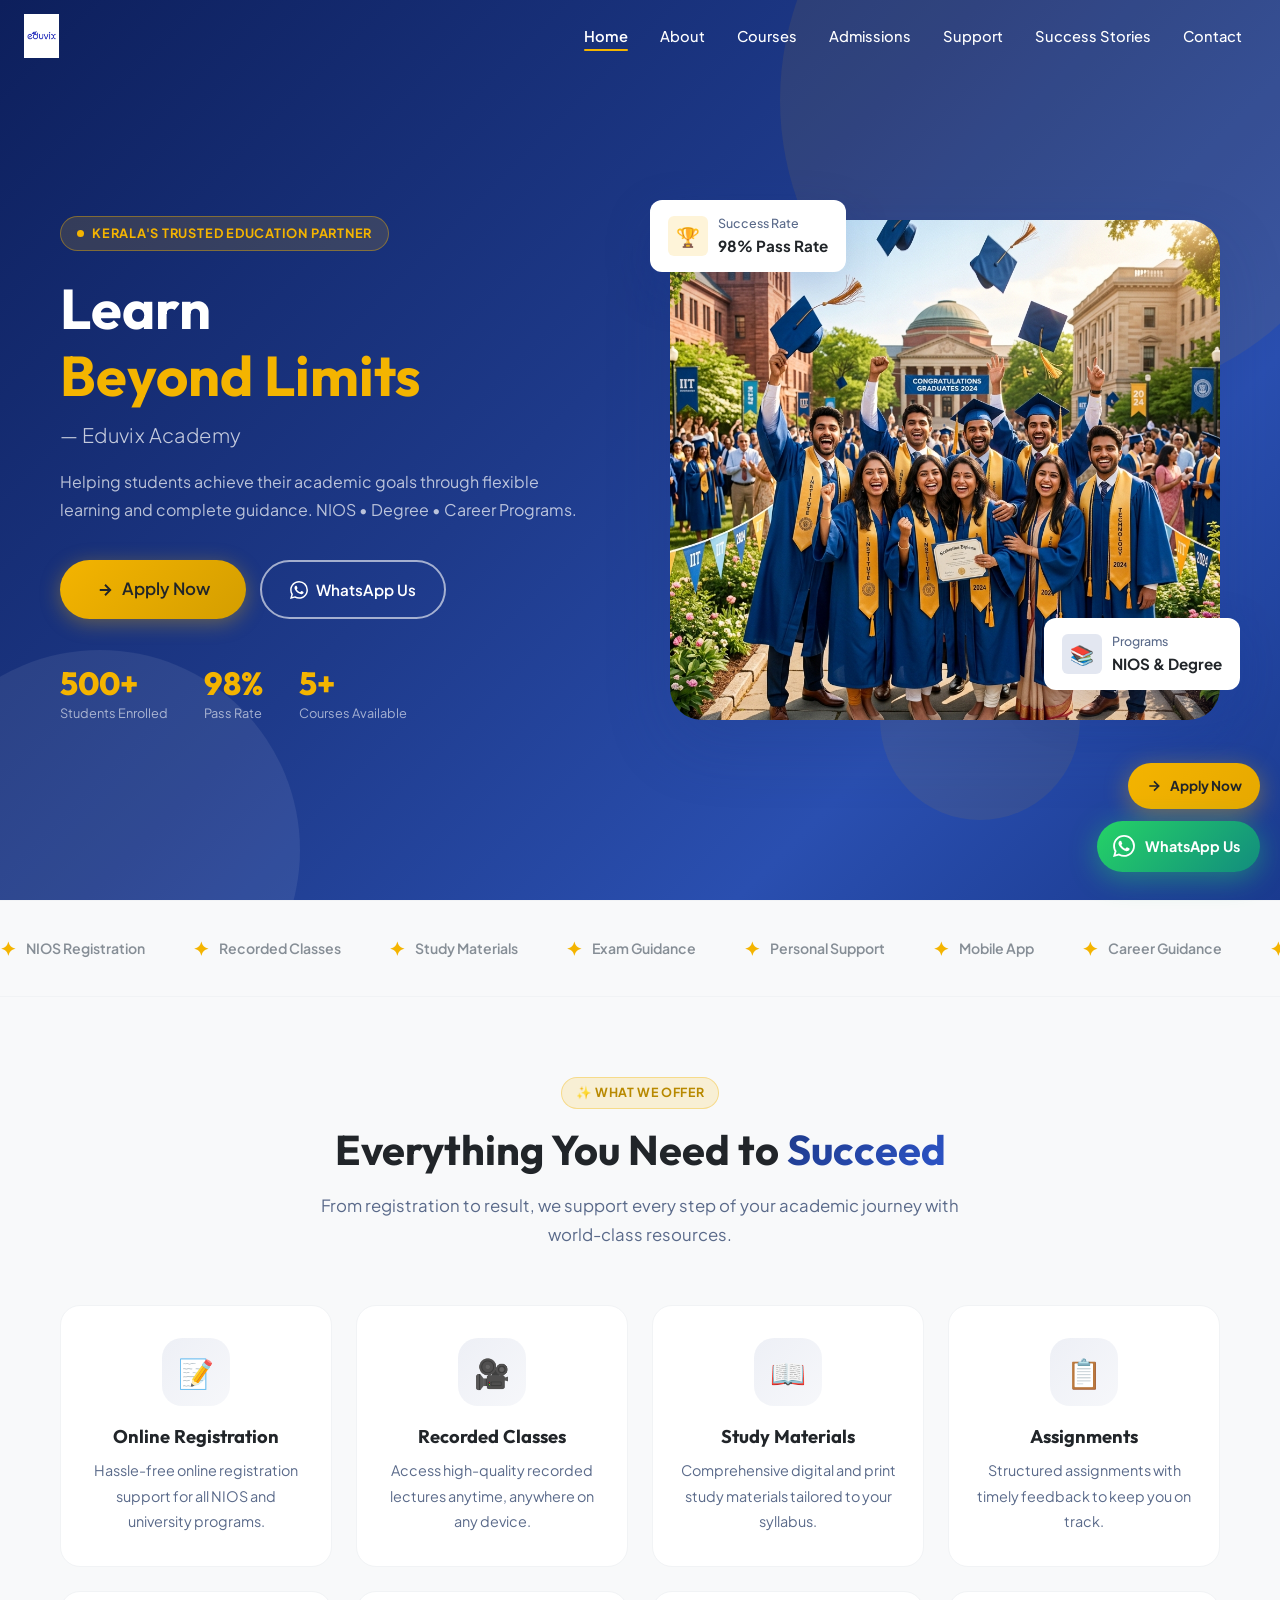
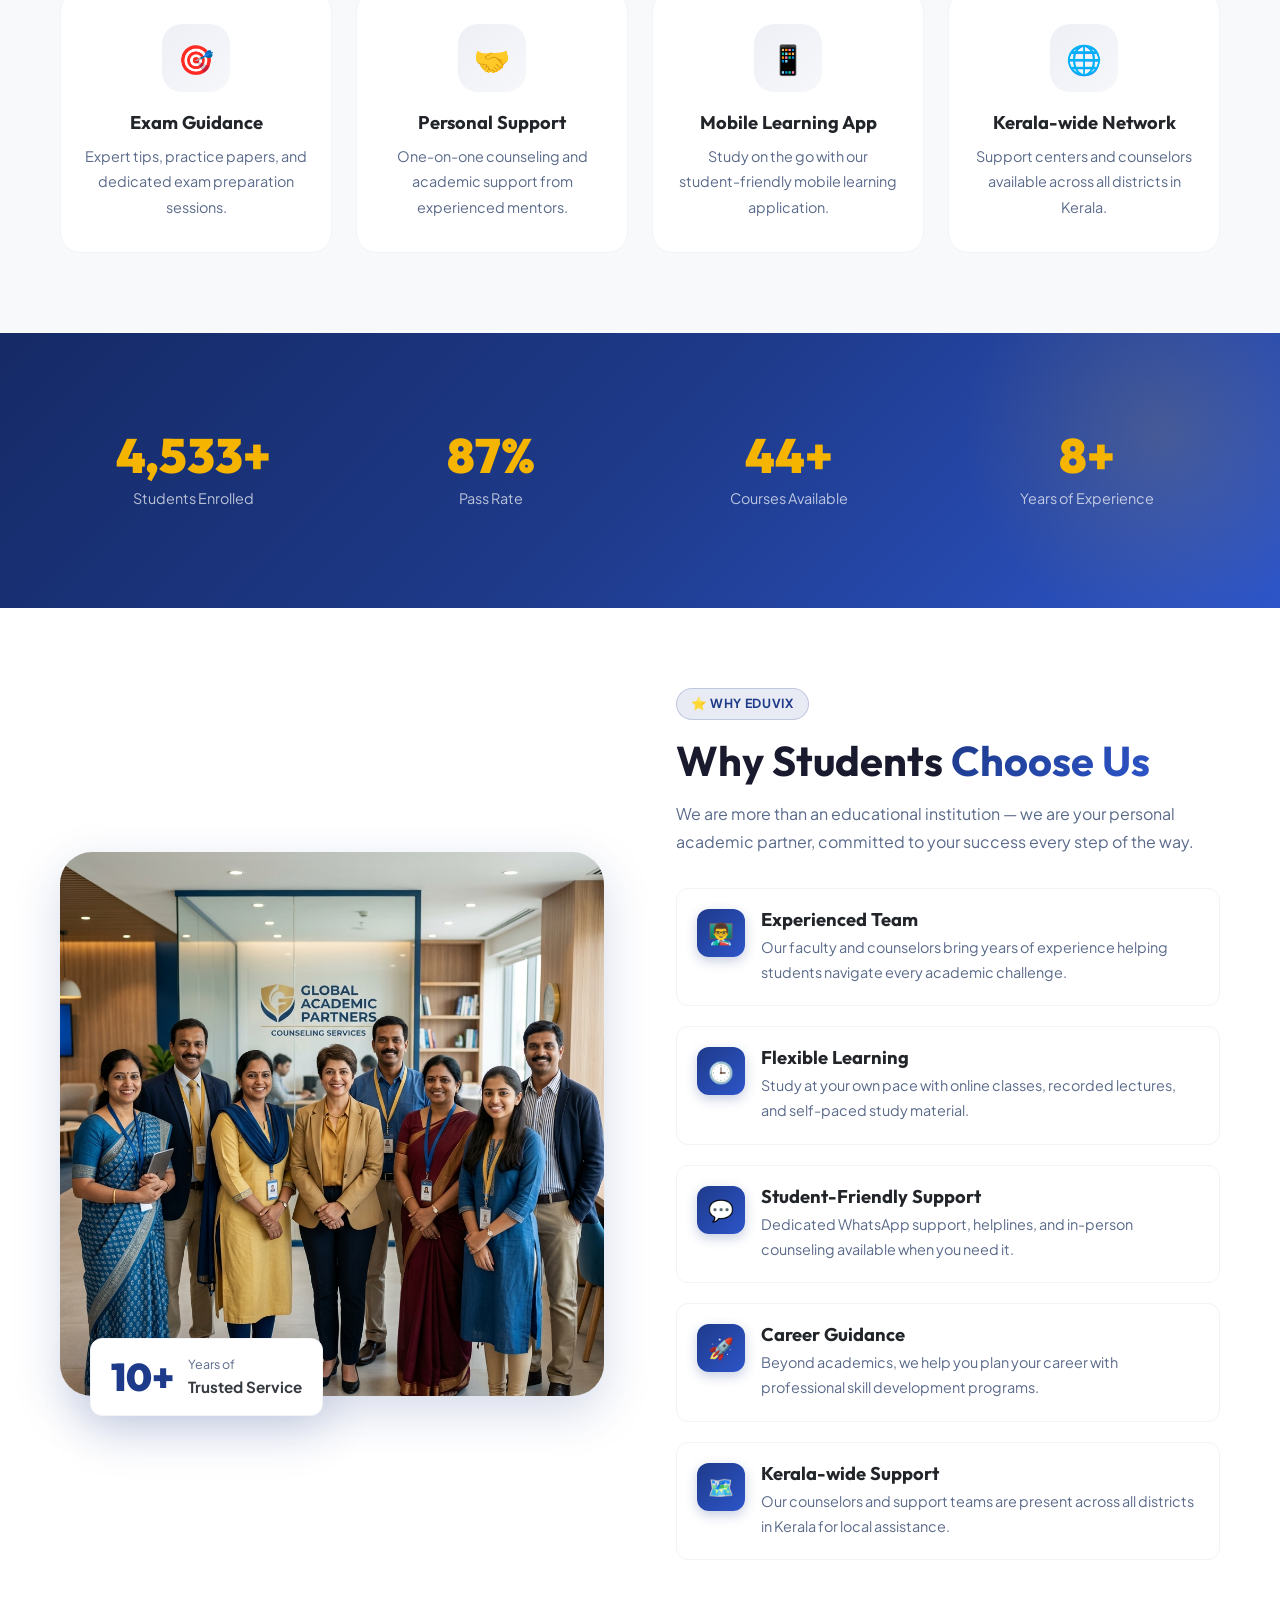
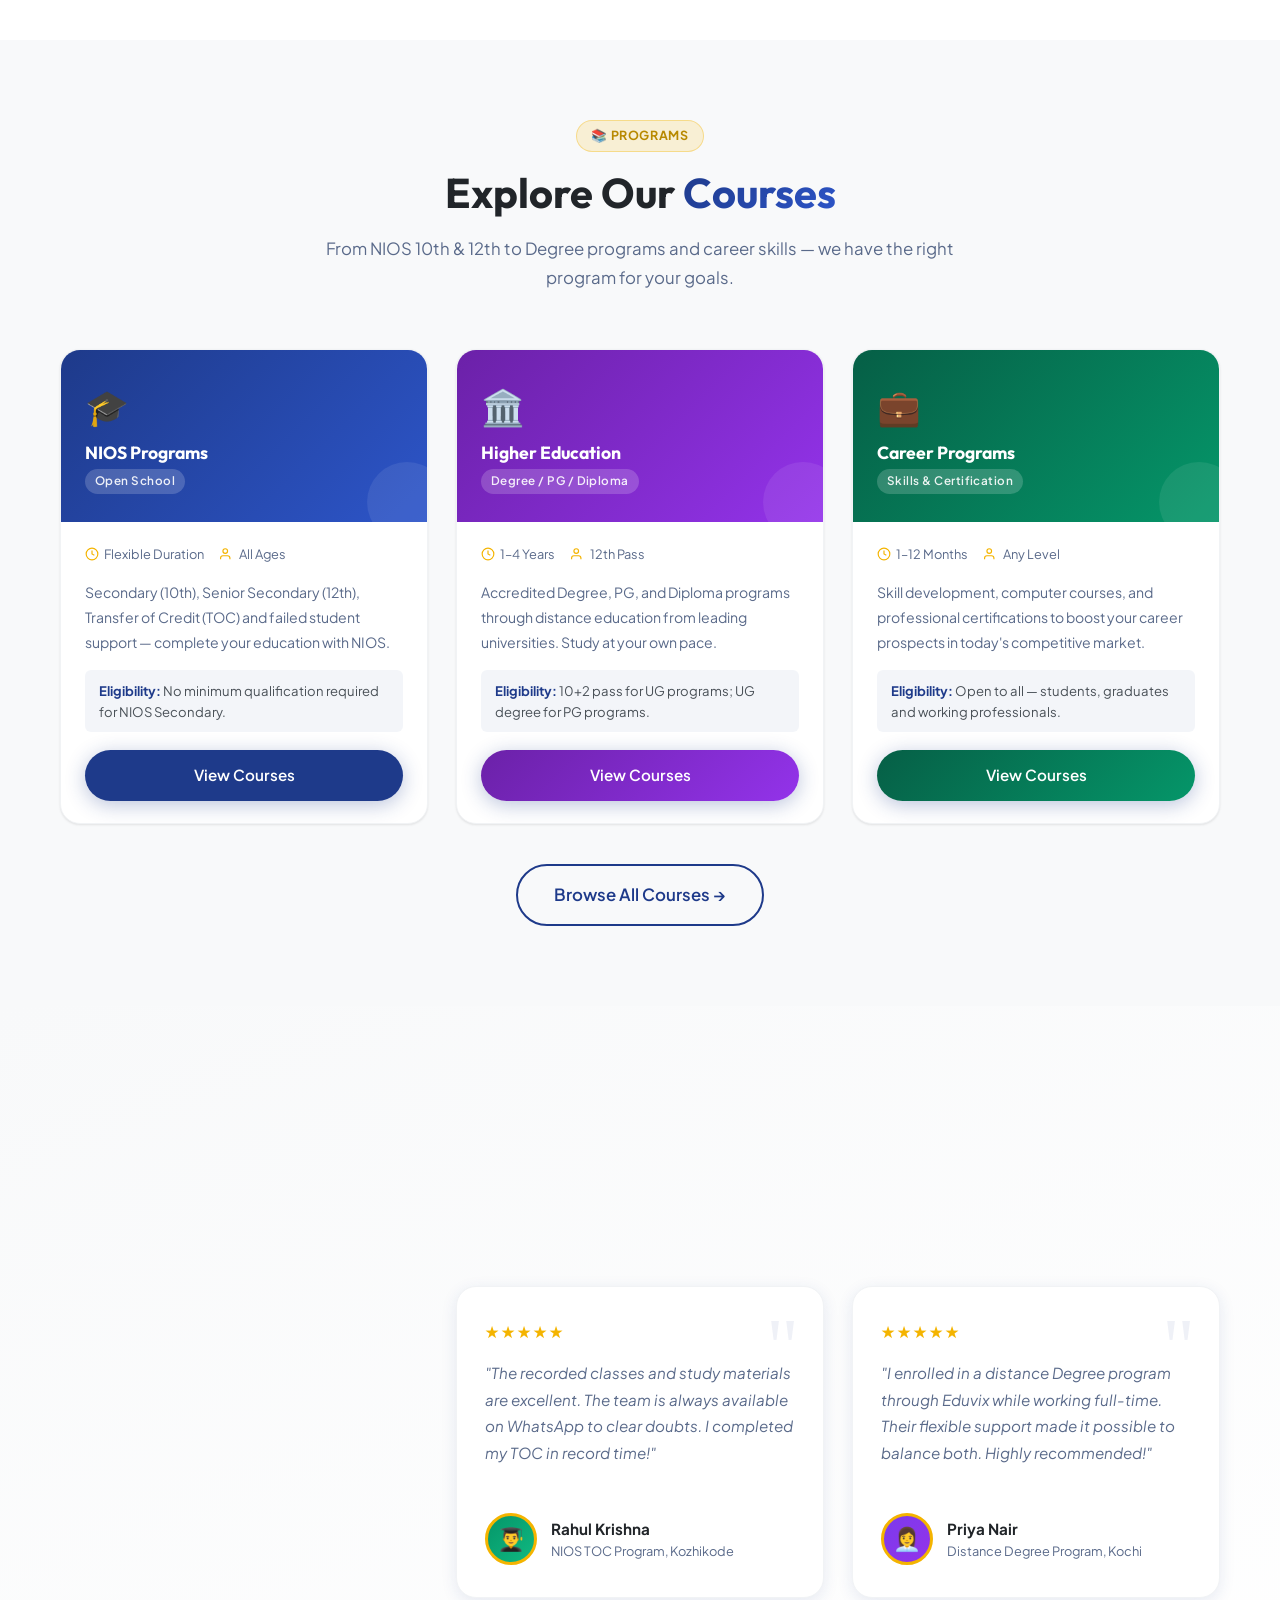
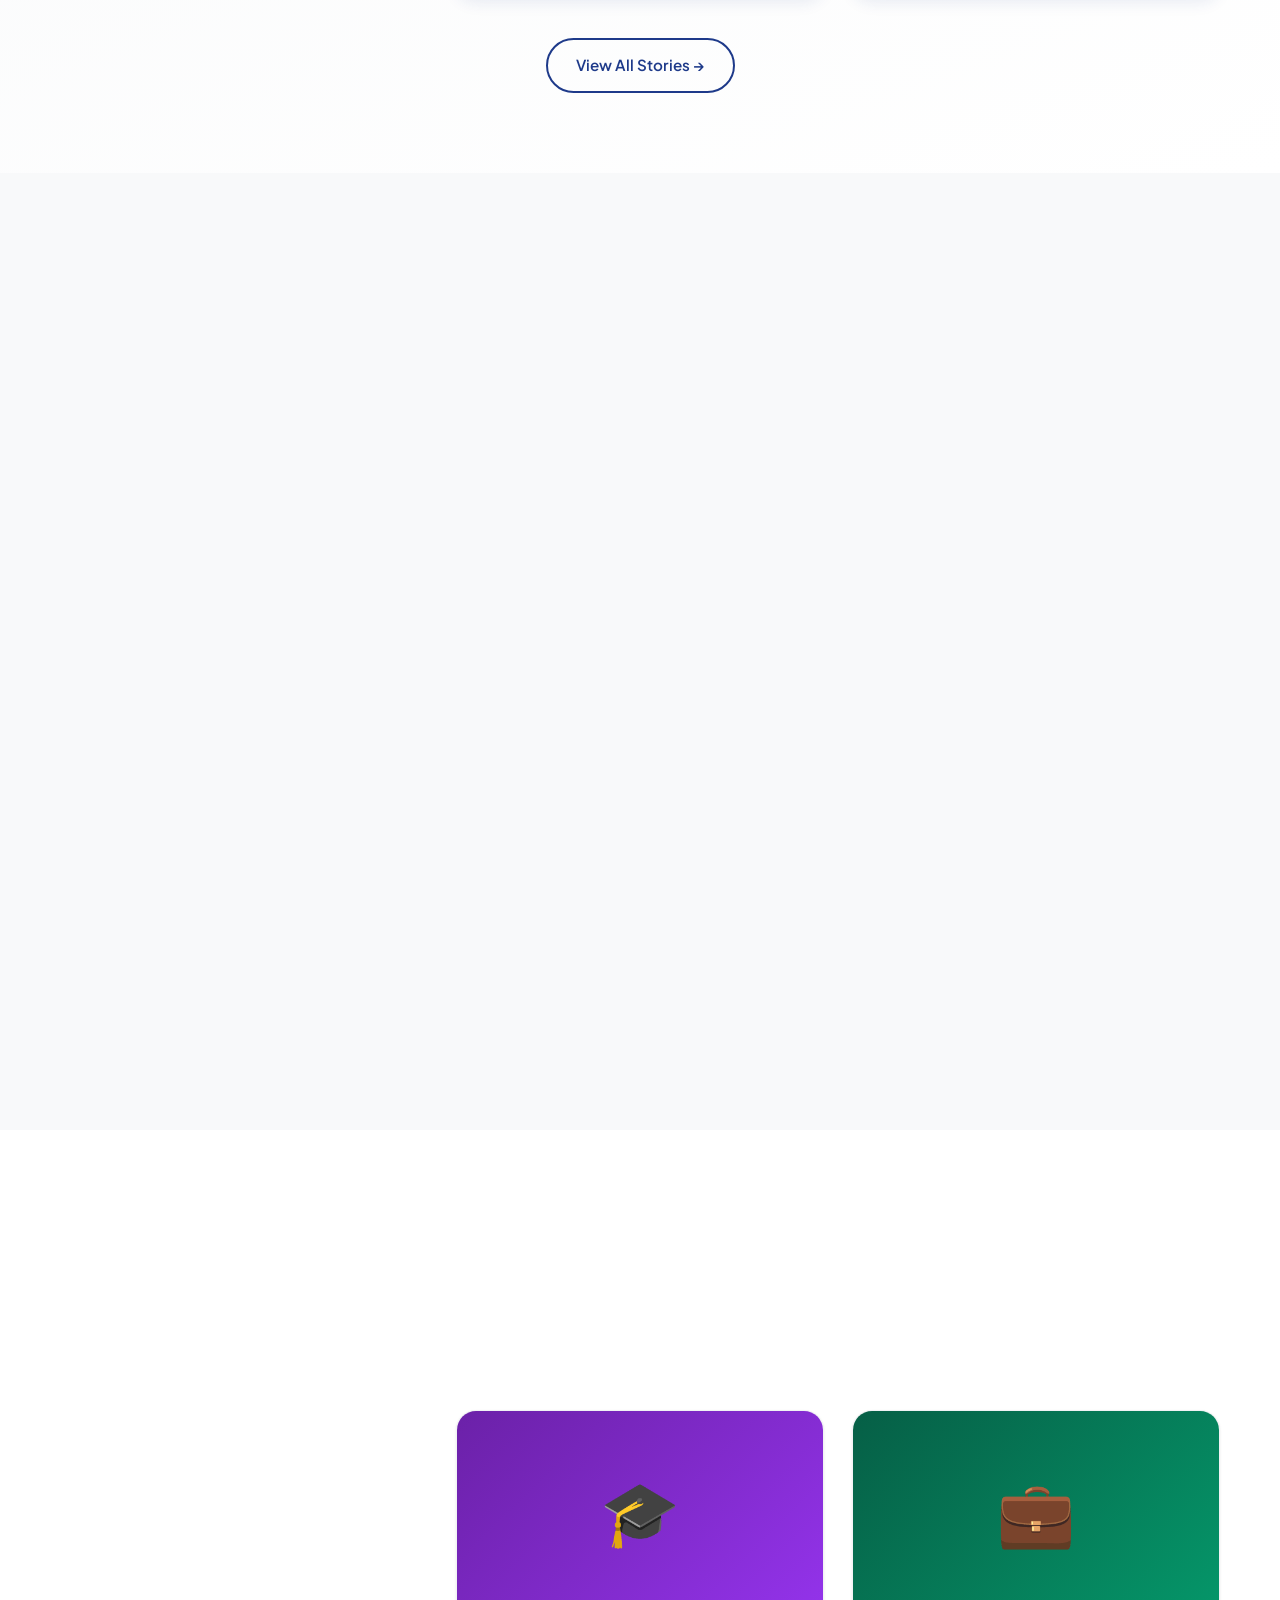
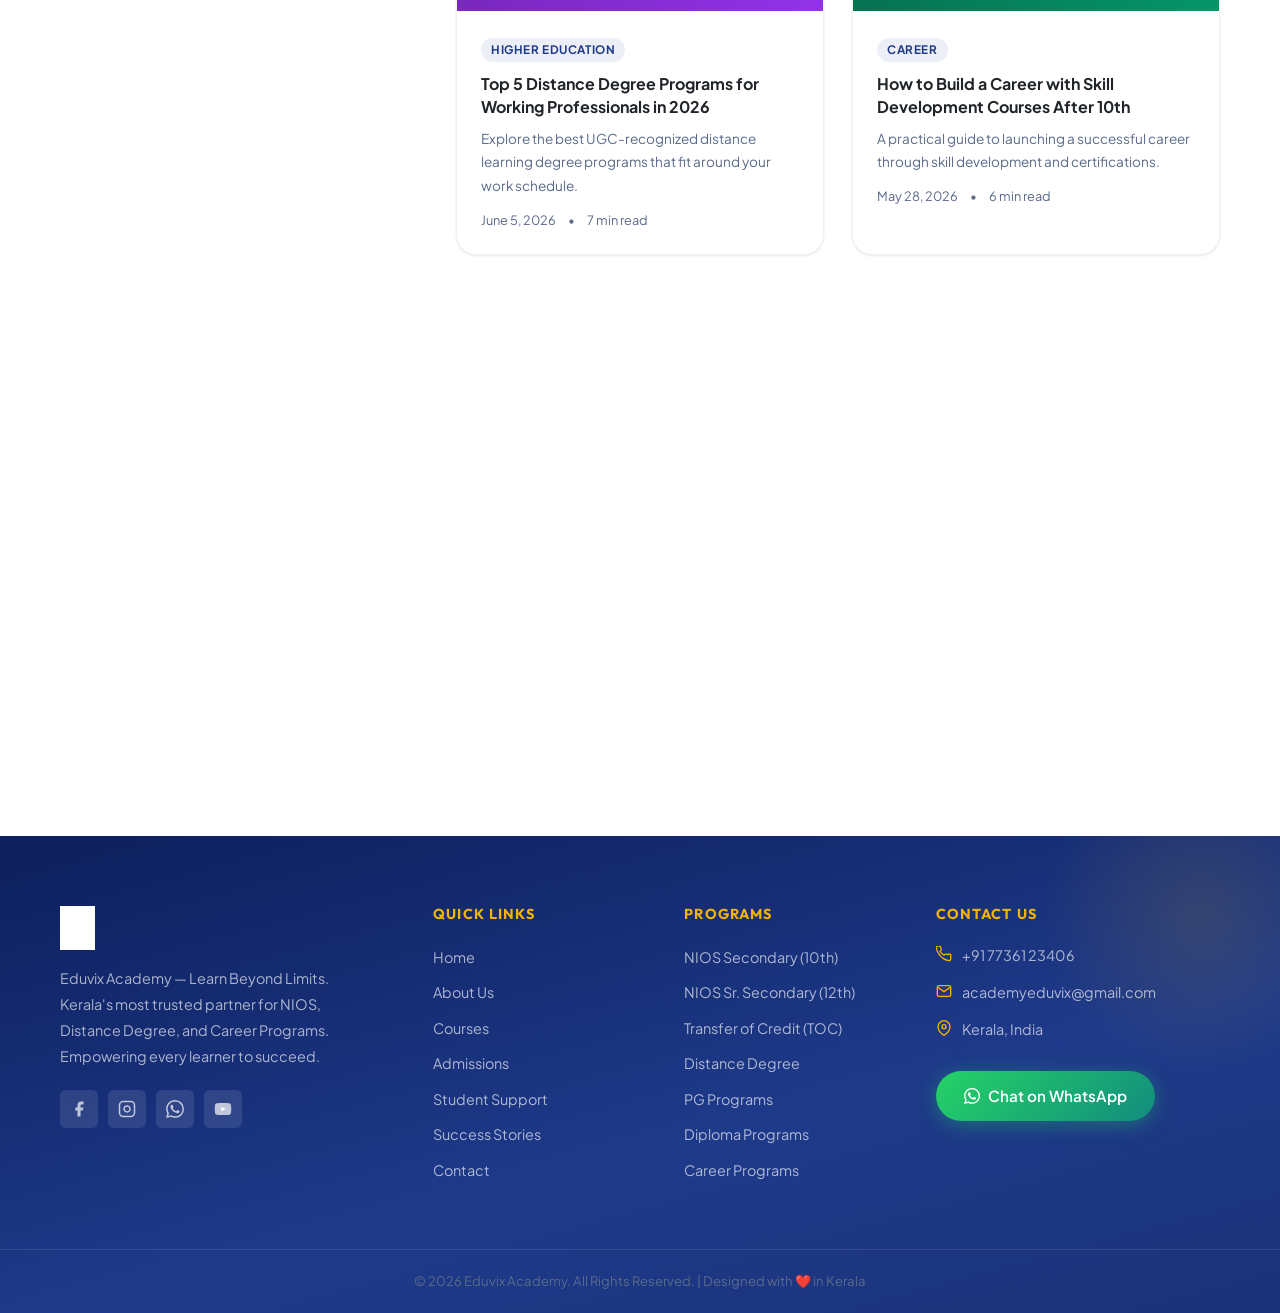
==== commit e9cb785d: "change logo" ====
--- a/index.html
+++ b/index.html
@@ -1,23 +1,36 @@
 <!DOCTYPE html>
 <html lang="en">
+
 <head>
   <meta charset="UTF-8" />
   <meta name="viewport" content="width=device-width, initial-scale=1.0" />
   <title>Eduvix Academy — Learn Beyond Limits | NIOS, Degree & Career Programs</title>
-  <meta name="description" content="Eduvix Academy helps students achieve their academic goals through NIOS, Open Schooling, Degree, PG, Diploma and Career Programs with flexible, student-friendly support across Kerala." />
-  <meta name="keywords" content="Eduvix Academy, NIOS Kerala, open schooling, distance education, 10th 12th pass Kerala, career programs" />
+  <meta name="description"
+    content="Eduvix Academy helps students achieve their academic goals through NIOS, Open Schooling, Degree, PG, Diploma and Career Programs with flexible, student-friendly support across Kerala." />
+  <meta name="keywords"
+    content="Eduvix Academy, NIOS Kerala, open schooling, distance education, 10th 12th pass Kerala, career programs" />
   <meta property="og:title" content="Eduvix Academy — Learn Beyond Limits" />
-  <meta property="og:description" content="Flexible education solutions for NIOS, Degree, PG, Diploma and Career Programs." />
+  <meta property="og:description"
+    content="Flexible education solutions for NIOS, Degree, PG, Diploma and Career Programs." />
   <meta property="og:type" content="website" />
-  <link rel="icon" type="image/png" href="images/logo.png" />
+  <link rel="icon" type="image/png" href="images/Logo eduvix.jpeg" />
   <link rel="stylesheet" href="css/style.css" />
   <style>
     /* ---------- Hero Override (home-specific) ---------- */
-    .hero-sub { color: rgba(255,255,255,.70); }
+    .hero-sub {
+      color: rgba(255, 255, 255, .70);
+    }
+
     /* ---------- Features Section ---------- */
-    .features-section { background: var(--gray-50); }
+    .features-section {
+      background: var(--gray-50);
+    }
+
     /* ---------- Blog ---------- */
-    .blog-section { background: var(--white); }
+    .blog-section {
+      background: var(--white);
+    }
+
     /* ---------- CTA Banner ---------- */
     .cta-banner {
       background: linear-gradient(135deg, #0d1f5c, var(--primary), #2d55c9);
@@ -28,34 +41,55 @@
       overflow: hidden;
       margin: 0 20px;
     }
+
     .cta-banner::before {
       content: '';
       position: absolute;
-      top: -60px; right: -60px;
-      width: 250px; height: 250px;
-      background: radial-gradient(circle, rgba(244,180,0,.2), transparent 70%);
+      top: -60px;
+      right: -60px;
+      width: 250px;
+      height: 250px;
+      background: radial-gradient(circle, rgba(244, 180, 0, .2), transparent 70%);
     }
-    .cta-banner h2 { color: var(--white); margin-bottom: 12px; }
-    .cta-banner p { color: rgba(255,255,255,.7); margin-bottom: 32px; max-width: 560px; margin-left: auto; margin-right: auto; }
-    .cta-banner .cta-btns { display: flex; gap: 14px; justify-content: center; flex-wrap: wrap; }
+
+    .cta-banner h2 {
+      color: var(--white);
+      margin-bottom: 12px;
+    }
+
+    .cta-banner p {
+      color: rgba(255, 255, 255, .7);
+      margin-bottom: 32px;
+      max-width: 560px;
+      margin-left: auto;
+      margin-right: auto;
+    }
+
+    .cta-banner .cta-btns {
+      display: flex;
+      gap: 14px;
+      justify-content: center;
+      flex-wrap: wrap;
+    }
   </style>
 </head>
+
 <body>
 
   <!-- ===== NAVBAR ===== -->
   <nav class="navbar transparent" id="navbar" role="navigation" aria-label="Main navigation">
     <div class="navbar-inner">
       <a href="index.html" class="logo" aria-label="Eduvix Academy Home">
-        <img src="images/logo.png" alt="Eduvix Academy Logo" />
+        <img src="images/Logo eduvix.jpeg" alt="Eduvix Academy Logo" />
       </a>
       <ul class="nav-links" role="list">
-        <li><a href="index.html"      class="nav-link active">Home</a></li>
-        <li><a href="about.html"      class="nav-link">About</a></li>
-        <li><a href="courses.html"    class="nav-link">Courses</a></li>
+        <li><a href="index.html" class="nav-link active">Home</a></li>
+        <li><a href="about.html" class="nav-link">About</a></li>
+        <li><a href="courses.html" class="nav-link">Courses</a></li>
         <li><a href="admissions.html" class="nav-link">Admissions</a></li>
-        <li><a href="support.html"    class="nav-link">Support</a></li>
+        <li><a href="support.html" class="nav-link">Support</a></li>
         <li><a href="success-stories.html" class="nav-link">Success Stories</a></li>
-        <li><a href="contact.html"    class="nav-link">Contact</a></li>
+        <li><a href="contact.html" class="nav-link">Contact</a></li>
       </ul>
       <a href="admissions.html" class="btn btn-gold btn-sm nav-cta">Apply Now</a>
       <button class="hamburger" id="hamburger" aria-label="Toggle menu" aria-expanded="false">
@@ -63,13 +97,13 @@
       </button>
     </div>
     <div class="mobile-menu" id="mobileMenu" role="menu">
-      <a href="index.html"      class="nav-link">Home</a>
-      <a href="about.html"      class="nav-link">About</a>
-      <a href="courses.html"    class="nav-link">Courses</a>
+      <a href="index.html" class="nav-link">Home</a>
+      <a href="about.html" class="nav-link">About</a>
+      <a href="courses.html" class="nav-link">Courses</a>
       <a href="admissions.html" class="nav-link">Admissions</a>
-      <a href="support.html"    class="nav-link">Support</a>
+      <a href="support.html" class="nav-link">Support</a>
       <a href="success-stories.html" class="nav-link">Success Stories</a>
-      <a href="contact.html"    class="nav-link">Contact</a>
+      <a href="contact.html" class="nav-link">Contact</a>
       <a href="admissions.html" class="btn btn-primary">Apply Now</a>
     </div>
   </nav>
@@ -90,20 +124,27 @@
           </div>
           <h1>Learn<br /><span class="gold">Beyond Limits</span></h1>
           <p class="hero-tagline">— Eduvix Academy</p>
-          <p class="hero-sub">Helping students achieve their academic goals through flexible learning and complete guidance. NIOS • Degree • Career Programs.</p>
+          <p class="hero-sub">Helping students achieve their academic goals through flexible learning and complete
+            guidance. NIOS • Degree • Career Programs.</p>
           <div class="hero-actions">
             <a href="admissions.html" class="btn btn-gold btn-lg" id="heroApplyBtn">
-              <svg width="18" height="18" viewBox="0 0 24 24" fill="none" stroke="currentColor" stroke-width="2.5"><path d="M5 12h14M12 5l7 7-7 7"/></svg>
+              <svg width="18" height="18" viewBox="0 0 24 24" fill="none" stroke="currentColor" stroke-width="2.5">
+                <path d="M5 12h14M12 5l7 7-7 7" />
+              </svg>
               Apply Now
             </a>
-            <a href="https://wa.me/917736123406?text=Hi%20Eduvix%20Academy%2C%20I%20want%20to%20know%20more%20about%20your%20courses." class="btn btn-outline" target="_blank" rel="noopener" id="heroWaBtn">
-              <svg width="18" height="18" viewBox="0 0 24 24" fill="currentColor"><path d="M17.472 14.382c-.297-.149-1.758-.867-2.03-.967-.273-.099-.471-.148-.67.15-.197.297-.767.966-.94 1.164-.173.199-.347.223-.644.075-.297-.15-1.255-.463-2.39-1.475-.883-.788-1.48-1.761-1.653-2.059-.173-.297-.018-.458.13-.606.134-.133.298-.347.446-.52.149-.174.198-.298.298-.497.099-.198.05-.371-.025-.52-.075-.149-.669-1.612-.916-2.207-.242-.579-.487-.5-.669-.51-.173-.008-.371-.01-.57-.01-.198 0-.52.074-.792.372-.272.297-1.04 1.016-1.04 2.479 0 1.462 1.065 2.875 1.213 3.074.149.198 2.096 3.2 5.077 4.487.709.306 1.262.489 1.694.625.712.227 1.36.195 1.871.118.571-.085 1.758-.719 2.006-1.413.248-.694.248-1.289.173-1.413-.074-.124-.272-.198-.57-.347m-5.421 7.403h-.004a9.87 9.87 0 01-5.031-1.378l-.361-.214-3.741.982.998-3.648-.235-.374a9.86 9.86 0 01-1.51-5.26c.001-5.45 4.436-9.884 9.888-9.884 2.64 0 5.122 1.03 6.988 2.898a9.825 9.825 0 012.893 6.994c-.003 5.45-4.437 9.884-9.885 9.884m8.413-18.297A11.815 11.815 0 0012.05 0C5.495 0 .16 5.335.157 11.892c0 2.096.547 4.142 1.588 5.945L.057 24l6.305-1.654a11.882 11.882 0 005.683 1.448h.005c6.554 0 11.89-5.335 11.893-11.893a11.821 11.821 0 00-3.48-8.413z"/></svg>
+            <a href="https://wa.me/917736123406?text=Hi%20Eduvix%20Academy%2C%20I%20want%20to%20know%20more%20about%20your%20courses."
+              class="btn btn-outline" target="_blank" rel="noopener" id="heroWaBtn">
+              <svg width="18" height="18" viewBox="0 0 24 24" fill="currentColor">
+                <path
+                  d="M17.472 14.382c-.297-.149-1.758-.867-2.03-.967-.273-.099-.471-.148-.67.15-.197.297-.767.966-.94 1.164-.173.199-.347.223-.644.075-.297-.15-1.255-.463-2.39-1.475-.883-.788-1.48-1.761-1.653-2.059-.173-.297-.018-.458.13-.606.134-.133.298-.347.446-.52.149-.174.198-.298.298-.497.099-.198.05-.371-.025-.52-.075-.149-.669-1.612-.916-2.207-.242-.579-.487-.5-.669-.51-.173-.008-.371-.01-.57-.01-.198 0-.52.074-.792.372-.272.297-1.04 1.016-1.04 2.479 0 1.462 1.065 2.875 1.213 3.074.149.198 2.096 3.2 5.077 4.487.709.306 1.262.489 1.694.625.712.227 1.36.195 1.871.118.571-.085 1.758-.719 2.006-1.413.248-.694.248-1.289.173-1.413-.074-.124-.272-.198-.57-.347m-5.421 7.403h-.004a9.87 9.87 0 01-5.031-1.378l-.361-.214-3.741.982.998-3.648-.235-.374a9.86 9.86 0 01-1.51-5.26c.001-5.45 4.436-9.884 9.888-9.884 2.64 0 5.122 1.03 6.988 2.898a9.825 9.825 0 012.893 6.994c-.003 5.45-4.437 9.884-9.885 9.884m8.413-18.297A11.815 11.815 0 0012.05 0C5.495 0 .16 5.335.157 11.892c0 2.096.547 4.142 1.588 5.945L.057 24l6.305-1.654a11.882 11.882 0 005.683 1.448h.005c6.554 0 11.89-5.335 11.893-11.893a11.821 11.821 0 00-3.48-8.413z" />
+              </svg>
               WhatsApp Us
             </a>
           </div>
           <div class="hero-stats">
             <div class="hero-stat">
-              <div class="num">5000+</div>
+              <div class="num">500+</div>
               <div class="label">Students Enrolled</div>
             </div>
             <div class="hero-stat">
@@ -111,7 +152,7 @@
               <div class="label">Pass Rate</div>
             </div>
             <div class="hero-stat">
-              <div class="num">50+</div>
+              <div class="num">5+</div>
               <div class="label">Courses Available</div>
             </div>
           </div>
@@ -256,13 +297,15 @@
         <div class="why-content reveal" data-delay="120">
           <span class="badge badge-primary">⭐ Why Eduvix</span>
           <h2 style="margin-top:16px;">Why Students <span class="gradient-text">Choose Us</span></h2>
-          <p style="margin:14px 0 28px;">We are more than an educational institution — we are your personal academic partner, committed to your success every step of the way.</p>
+          <p style="margin:14px 0 28px;">We are more than an educational institution — we are your personal academic
+            partner, committed to your success every step of the way.</p>
           <div class="why-list">
             <div class="why-item">
               <div class="why-icon">👨‍🏫</div>
               <div>
                 <h4>Experienced Team</h4>
-                <p>Our faculty and counselors bring years of experience helping students navigate every academic challenge.</p>
+                <p>Our faculty and counselors bring years of experience helping students navigate every academic
+                  challenge.</p>
               </div>
             </div>
             <div class="why-item">
@@ -305,7 +348,8 @@
       <div class="section-header reveal">
         <span class="badge badge-gold">📚 Programs</span>
         <h2>Explore Our <span class="gradient-text">Courses</span></h2>
-        <p>From NIOS 10th &amp; 12th to Degree programs and career skills — we have the right program for your goals.</p>
+        <p>From NIOS 10th &amp; 12th to Degree programs and career skills — we have the right program for your goals.
+        </p>
       </div>
       <div class="grid-3" style="gap:28px;">
         <div class="course-card reveal">
@@ -316,11 +360,21 @@
           </div>
           <div class="course-card-body">
             <div class="course-meta">
-              <span class="course-meta-item"><svg width="14" height="14" viewBox="0 0 24 24" fill="none" stroke="currentColor" stroke-width="2"><circle cx="12" cy="12" r="10"/><polyline points="12 6 12 12 16 14"/></svg> Flexible Duration</span>
-              <span class="course-meta-item"><svg width="14" height="14" viewBox="0 0 24 24" fill="none" stroke="currentColor" stroke-width="2"><path d="M17 21v-2a4 4 0 0 0-4-4H5a4 4 0 0 0-4 4v2"/><circle cx="9" cy="7" r="4"/></svg> All Ages</span>
-            </div>
-            <p class="course-desc">Secondary (10th), Senior Secondary (12th), Transfer of Credit (TOC) and failed student support — complete your education with NIOS.</p>
-            <div class="course-eligibility"><strong>Eligibility:</strong> No minimum qualification required for NIOS Secondary.</div>
+              <span class="course-meta-item"><svg width="14" height="14" viewBox="0 0 24 24" fill="none"
+                  stroke="currentColor" stroke-width="2">
+                  <circle cx="12" cy="12" r="10" />
+                  <polyline points="12 6 12 12 16 14" />
+                </svg> Flexible Duration</span>
+              <span class="course-meta-item"><svg width="14" height="14" viewBox="0 0 24 24" fill="none"
+                  stroke="currentColor" stroke-width="2">
+                  <path d="M17 21v-2a4 4 0 0 0-4-4H5a4 4 0 0 0-4 4v2" />
+                  <circle cx="9" cy="7" r="4" />
+                </svg> All Ages</span>
+            </div>
+            <p class="course-desc">Secondary (10th), Senior Secondary (12th), Transfer of Credit (TOC) and failed
+              student support — complete your education with NIOS.</p>
+            <div class="course-eligibility"><strong>Eligibility:</strong> No minimum qualification required for NIOS
+              Secondary.</div>
             <a href="courses.html" class="btn btn-primary" style="width:100%;justify-content:center;">View Courses</a>
           </div>
         </div>
@@ -332,12 +386,24 @@
           </div>
           <div class="course-card-body">
             <div class="course-meta">
-              <span class="course-meta-item"><svg width="14" height="14" viewBox="0 0 24 24" fill="none" stroke="currentColor" stroke-width="2"><circle cx="12" cy="12" r="10"/><polyline points="12 6 12 12 16 14"/></svg> 1–4 Years</span>
-              <span class="course-meta-item"><svg width="14" height="14" viewBox="0 0 24 24" fill="none" stroke="currentColor" stroke-width="2"><path d="M17 21v-2a4 4 0 0 0-4-4H5a4 4 0 0 0-4 4v2"/><circle cx="9" cy="7" r="4"/></svg> 12th Pass</span>
-            </div>
-            <p class="course-desc">Accredited Degree, PG, and Diploma programs through distance education from leading universities. Study at your own pace.</p>
-            <div class="course-eligibility"><strong>Eligibility:</strong> 10+2 pass for UG programs; UG degree for PG programs.</div>
-            <a href="courses.html" class="btn btn-primary" style="width:100%;justify-content:center;background:linear-gradient(135deg,#6b21a8,#9333ea);">View Courses</a>
+              <span class="course-meta-item"><svg width="14" height="14" viewBox="0 0 24 24" fill="none"
+                  stroke="currentColor" stroke-width="2">
+                  <circle cx="12" cy="12" r="10" />
+                  <polyline points="12 6 12 12 16 14" />
+                </svg> 1–4 Years</span>
+              <span class="course-meta-item"><svg width="14" height="14" viewBox="0 0 24 24" fill="none"
+                  stroke="currentColor" stroke-width="2">
+                  <path d="M17 21v-2a4 4 0 0 0-4-4H5a4 4 0 0 0-4 4v2" />
+                  <circle cx="9" cy="7" r="4" />
+                </svg> 12th Pass</span>
+            </div>
+            <p class="course-desc">Accredited Degree, PG, and Diploma programs through distance education from leading
+              universities. Study at your own pace.</p>
+            <div class="course-eligibility"><strong>Eligibility:</strong> 10+2 pass for UG programs; UG degree for PG
+              programs.</div>
+            <a href="courses.html" class="btn btn-primary"
+              style="width:100%;justify-content:center;background:linear-gradient(135deg,#6b21a8,#9333ea);">View
+              Courses</a>
           </div>
         </div>
         <div class="course-card reveal" data-delay="200">
@@ -348,12 +414,24 @@
           </div>
           <div class="course-card-body">
             <div class="course-meta">
-              <span class="course-meta-item"><svg width="14" height="14" viewBox="0 0 24 24" fill="none" stroke="currentColor" stroke-width="2"><circle cx="12" cy="12" r="10"/><polyline points="12 6 12 12 16 14"/></svg> 1–12 Months</span>
-              <span class="course-meta-item"><svg width="14" height="14" viewBox="0 0 24 24" fill="none" stroke="currentColor" stroke-width="2"><path d="M17 21v-2a4 4 0 0 0-4-4H5a4 4 0 0 0-4 4v2"/><circle cx="9" cy="7" r="4"/></svg> Any Level</span>
-            </div>
-            <p class="course-desc">Skill development, computer courses, and professional certifications to boost your career prospects in today's competitive market.</p>
-            <div class="course-eligibility"><strong>Eligibility:</strong> Open to all — students, graduates and working professionals.</div>
-            <a href="courses.html" class="btn btn-primary" style="width:100%;justify-content:center;background:linear-gradient(135deg,#065f46,#059669);">View Courses</a>
+              <span class="course-meta-item"><svg width="14" height="14" viewBox="0 0 24 24" fill="none"
+                  stroke="currentColor" stroke-width="2">
+                  <circle cx="12" cy="12" r="10" />
+                  <polyline points="12 6 12 12 16 14" />
+                </svg> 1–12 Months</span>
+              <span class="course-meta-item"><svg width="14" height="14" viewBox="0 0 24 24" fill="none"
+                  stroke="currentColor" stroke-width="2">
+                  <path d="M17 21v-2a4 4 0 0 0-4-4H5a4 4 0 0 0-4 4v2" />
+                  <circle cx="9" cy="7" r="4" />
+                </svg> Any Level</span>
+            </div>
+            <p class="course-desc">Skill development, computer courses, and professional certifications to boost your
+              career prospects in today's competitive market.</p>
+            <div class="course-eligibility"><strong>Eligibility:</strong> Open to all — students, graduates and working
+              professionals.</div>
+            <a href="courses.html" class="btn btn-primary"
+              style="width:100%;justify-content:center;background:linear-gradient(135deg,#065f46,#059669);">View
+              Courses</a>
           </div>
         </div>
       </div>
@@ -374,9 +452,12 @@
       <div class="grid-3">
         <div class="testimonial-card reveal">
           <div class="testimonial-stars">★★★★★</div>
-          <p class="testimonial-text">"Eduvix Academy changed my life. After failing my 12th, I thought my future was over. With their NIOS support, I passed with distinction and am now pursuing a degree!"</p>
+          <p class="testimonial-text">"Eduvix Academy changed my life. After failing my 12th, I thought my future was
+            over. With their NIOS support, I passed with distinction and am now pursuing a degree!"</p>
           <div class="testimonial-author">
-            <div style="width:52px;height:52px;border-radius:50%;background:linear-gradient(135deg,var(--primary),var(--primary-light));display:flex;align-items:center;justify-content:center;font-size:1.4rem;border:3px solid var(--gold);">👩‍🎓</div>
+            <div
+              style="width:52px;height:52px;border-radius:50%;background:linear-gradient(135deg,var(--primary),var(--primary-light));display:flex;align-items:center;justify-content:center;font-size:1.4rem;border:3px solid var(--gold);">
+              👩‍🎓</div>
             <div>
               <div class="author-name">Anjali Menon</div>
               <div class="author-course">NIOS Senior Secondary, Thrissur</div>
@@ -385,9 +466,12 @@
         </div>
         <div class="testimonial-card reveal" data-delay="100">
           <div class="testimonial-stars">★★★★★</div>
-          <p class="testimonial-text">"The recorded classes and study materials are excellent. The team is always available on WhatsApp to clear doubts. I completed my TOC in record time!"</p>
+          <p class="testimonial-text">"The recorded classes and study materials are excellent. The team is always
+            available on WhatsApp to clear doubts. I completed my TOC in record time!"</p>
           <div class="testimonial-author">
-            <div style="width:52px;height:52px;border-radius:50%;background:linear-gradient(135deg,#059669,#10b981);display:flex;align-items:center;justify-content:center;font-size:1.4rem;border:3px solid var(--gold);">👨‍🎓</div>
+            <div
+              style="width:52px;height:52px;border-radius:50%;background:linear-gradient(135deg,#059669,#10b981);display:flex;align-items:center;justify-content:center;font-size:1.4rem;border:3px solid var(--gold);">
+              👨‍🎓</div>
             <div>
               <div class="author-name">Rahul Krishna</div>
               <div class="author-course">NIOS TOC Program, Kozhikode</div>
@@ -396,9 +480,12 @@
         </div>
         <div class="testimonial-card reveal" data-delay="200">
           <div class="testimonial-stars">★★★★★</div>
-          <p class="testimonial-text">"I enrolled in a distance Degree program through Eduvix while working full-time. Their flexible support made it possible to balance both. Highly recommended!"</p>
+          <p class="testimonial-text">"I enrolled in a distance Degree program through Eduvix while working full-time.
+            Their flexible support made it possible to balance both. Highly recommended!"</p>
           <div class="testimonial-author">
-            <div style="width:52px;height:52px;border-radius:50%;background:linear-gradient(135deg,#7c3aed,#9333ea);display:flex;align-items:center;justify-content:center;font-size:1.4rem;border:3px solid var(--gold);">👩‍💼</div>
+            <div
+              style="width:52px;height:52px;border-radius:50%;background:linear-gradient(135deg,#7c3aed,#9333ea);display:flex;align-items:center;justify-content:center;font-size:1.4rem;border:3px solid var(--gold);">
+              👩‍💼</div>
             <div>
               <div class="author-name">Priya Nair</div>
               <div class="author-course">Distance Degree Program, Kochi</div>
@@ -422,28 +509,43 @@
       </div>
       <div class="faq-list reveal">
         <div class="faq-item open">
-          <div class="faq-question">What is NIOS and how can Eduvix Academy help me?<span class="faq-icon">+</span></div>
-          <div class="faq-answer">NIOS (National Institute of Open Schooling) is India's largest open school that allows students to complete their 10th or 12th education flexibly. Eduvix Academy provides complete registration support, study materials, recorded classes, and exam guidance for NIOS programs.</div>
+          <div class="faq-question">What is NIOS and how can Eduvix Academy help me?<span class="faq-icon">+</span>
+          </div>
+          <div class="faq-answer">NIOS (National Institute of Open Schooling) is India's largest open school that allows
+            students to complete their 10th or 12th education flexibly. Eduvix Academy provides complete registration
+            support, study materials, recorded classes, and exam guidance for NIOS programs.</div>
         </div>
         <div class="faq-item">
-          <div class="faq-question">Can I enroll if I have failed my 10th or 12th exams?<span class="faq-icon">+</span></div>
-          <div class="faq-answer">Absolutely! Eduvix Academy has specialized programs for students who have failed their board exams. Through NIOS, you can give exams for only the subjects you failed (Transfer of Credit / TOC) without repeating the entire year.</div>
+          <div class="faq-question">Can I enroll if I have failed my 10th or 12th exams?<span class="faq-icon">+</span>
+          </div>
+          <div class="faq-answer">Absolutely! Eduvix Academy has specialized programs for students who have failed their
+            board exams. Through NIOS, you can give exams for only the subjects you failed (Transfer of Credit / TOC)
+            without repeating the entire year.</div>
         </div>
         <div class="faq-item">
           <div class="faq-question">Are the Degree programs valid and recognized?<span class="faq-icon">+</span></div>
-          <div class="faq-answer">Yes, all Degree, PG, and Diploma programs offered through Eduvix Academy are UGC-recognized and from accredited universities. They are equivalent to regular degrees and accepted for government and private jobs.</div>
+          <div class="faq-answer">Yes, all Degree, PG, and Diploma programs offered through Eduvix Academy are
+            UGC-recognized and from accredited universities. They are equivalent to regular degrees and accepted for
+            government and private jobs.</div>
         </div>
         <div class="faq-item">
           <div class="faq-question">How do I attend classes? Are they online?<span class="faq-icon">+</span></div>
-          <div class="faq-answer">We offer a hybrid learning model — recorded video lectures you can watch anytime, live doubt-clearing sessions, digital study materials, and WhatsApp-based personal support. You can study from anywhere in Kerala or India.</div>
+          <div class="faq-answer">We offer a hybrid learning model — recorded video lectures you can watch anytime, live
+            doubt-clearing sessions, digital study materials, and WhatsApp-based personal support. You can study from
+            anywhere in Kerala or India.</div>
         </div>
         <div class="faq-item">
-          <div class="faq-question">What are the fees and are there any scholarships?<span class="faq-icon">+</span></div>
-          <div class="faq-answer">Fees vary by program and are very affordable. We also offer flexible installment payment options. Contact our counselors for detailed fee information and to know about any applicable scholarship schemes.</div>
+          <div class="faq-question">What are the fees and are there any scholarships?<span class="faq-icon">+</span>
+          </div>
+          <div class="faq-answer">Fees vary by program and are very affordable. We also offer flexible installment
+            payment options. Contact our counselors for detailed fee information and to know about any applicable
+            scholarship schemes.</div>
         </div>
         <div class="faq-item">
           <div class="faq-question">How quickly can I get admission?<span class="faq-icon">+</span></div>
-          <div class="faq-answer">Admission is quick and simple! Contact us via WhatsApp or fill the inquiry form, and our counselors will guide you through the entire process. Admission for NIOS is open throughout the year with multiple admission cycles.</div>
+          <div class="faq-answer">Admission is quick and simple! Contact us via WhatsApp or fill the inquiry form, and
+            our counselors will guide you through the entire process. Admission for NIOS is open throughout the year
+            with multiple admission cycles.</div>
         </div>
       </div>
     </div>
@@ -459,29 +561,38 @@
       </div>
       <div class="grid-3">
         <div class="blog-card reveal">
-          <div class="blog-img" style="background:linear-gradient(135deg,var(--primary),var(--primary-light));display:flex;align-items:center;justify-content:center;font-size:4rem;">📚</div>
+          <div class="blog-img"
+            style="background:linear-gradient(135deg,var(--primary),var(--primary-light));display:flex;align-items:center;justify-content:center;font-size:4rem;">
+            📚</div>
           <div class="blog-body">
             <span class="blog-cat">NIOS</span>
             <div class="blog-title">NIOS Admission 2025–26: Complete Step-by-Step Guide for Kerala Students</div>
-            <p style="font-size:.85rem;margin-top:8px;">Everything you need to know about registering for NIOS Secondary and Senior Secondary this year.</p>
+            <p style="font-size:.85rem;margin-top:8px;">Everything you need to know about registering for NIOS Secondary
+              and Senior Secondary this year.</p>
             <div class="blog-meta"><span>June 10, 2026</span><span>•</span><span>5 min read</span></div>
           </div>
         </div>
         <div class="blog-card reveal" data-delay="100">
-          <div class="blog-img" style="background:linear-gradient(135deg,#6b21a8,#9333ea);display:flex;align-items:center;justify-content:center;font-size:4rem;">🎓</div>
+          <div class="blog-img"
+            style="background:linear-gradient(135deg,#6b21a8,#9333ea);display:flex;align-items:center;justify-content:center;font-size:4rem;">
+            🎓</div>
           <div class="blog-body">
             <span class="blog-cat">Higher Education</span>
             <div class="blog-title">Top 5 Distance Degree Programs for Working Professionals in 2026</div>
-            <p style="font-size:.85rem;margin-top:8px;">Explore the best UGC-recognized distance learning degree programs that fit around your work schedule.</p>
+            <p style="font-size:.85rem;margin-top:8px;">Explore the best UGC-recognized distance learning degree
+              programs that fit around your work schedule.</p>
             <div class="blog-meta"><span>June 5, 2026</span><span>•</span><span>7 min read</span></div>
           </div>
         </div>
         <div class="blog-card reveal" data-delay="200">
-          <div class="blog-img" style="background:linear-gradient(135deg,#065f46,#059669);display:flex;align-items:center;justify-content:center;font-size:4rem;">💼</div>
+          <div class="blog-img"
+            style="background:linear-gradient(135deg,#065f46,#059669);display:flex;align-items:center;justify-content:center;font-size:4rem;">
+            💼</div>
           <div class="blog-body">
             <span class="blog-cat">Career</span>
             <div class="blog-title">How to Build a Career with Skill Development Courses After 10th</div>
-            <p style="font-size:.85rem;margin-top:8px;">A practical guide to launching a successful career through skill development and certifications.</p>
+            <p style="font-size:.85rem;margin-top:8px;">A practical guide to launching a successful career through skill
+              development and certifications.</p>
             <div class="blog-meta"><span>May 28, 2026</span><span>•</span><span>6 min read</span></div>
           </div>
         </div>
@@ -495,11 +606,16 @@
       <div class="cta-banner reveal">
         <span class="badge badge-gold" style="margin-bottom:20px;">🚀 Start Today</span>
         <h2>Ready to Begin Your <span style="color:var(--gold)">Academic Journey?</span></h2>
-        <p>Join 5000+ students who have already transformed their future with Eduvix Academy. Apply now and take the first step!</p>
+        <p>Join 5000+ students who have already transformed their future with Eduvix Academy. Apply now and take the
+          first step!</p>
         <div class="cta-btns">
           <a href="admissions.html" class="btn btn-gold btn-lg">Apply Now — It's Free!</a>
-          <a href="https://wa.me/917736123406?text=Hi%20Eduvix%20Academy%2C%20I%20want%20to%20know%20more%20about%20your%20courses." class="btn btn-outline" target="_blank" rel="noopener">
-            <svg width="18" height="18" viewBox="0 0 24 24" fill="currentColor"><path d="M17.472 14.382c-.297-.149-1.758-.867-2.03-.967-.273-.099-.471-.148-.67.15-.197.297-.767.966-.94 1.164-.173.199-.347.223-.644.075-.297-.15-1.255-.463-2.39-1.475-.883-.788-1.48-1.761-1.653-2.059-.173-.297-.018-.458.13-.606.134-.133.298-.347.446-.52.149-.174.198-.298.298-.497.099-.198.05-.371-.025-.52-.075-.149-.669-1.612-.916-2.207-.242-.579-.487-.5-.669-.51-.173-.008-.371-.01-.57-.01-.198 0-.52.074-.792.372-.272.297-1.04 1.016-1.04 2.479 0 1.462 1.065 2.875 1.213 3.074.149.198 2.096 3.2 5.077 4.487.709.306 1.262.489 1.694.625.712.227 1.36.195 1.871.118.571-.085 1.758-.719 2.006-1.413.248-.694.248-1.289.173-1.413-.074-.124-.272-.198-.57-.347m-5.421 7.403h-.004a9.87 9.87 0 01-5.031-1.378l-.361-.214-3.741.982.998-3.648-.235-.374a9.86 9.86 0 01-1.51-5.26c.001-5.45 4.436-9.884 9.888-9.884 2.64 0 5.122 1.03 6.988 2.898a9.825 9.825 0 012.893 6.994c-.003 5.45-4.437 9.884-9.885 9.884m8.413-18.297A11.815 11.815 0 0012.05 0C5.495 0 .16 5.335.157 11.892c0 2.096.547 4.142 1.588 5.945L.057 24l6.305-1.654a11.882 11.882 0 005.683 1.448h.005c6.554 0 11.89-5.335 11.893-11.893a11.821 11.821 0 00-3.48-8.413z"/></svg>
+          <a href="https://wa.me/917736123406?text=Hi%20Eduvix%20Academy%2C%20I%20want%20to%20know%20more%20about%20your%20courses."
+            class="btn btn-outline" target="_blank" rel="noopener">
+            <svg width="18" height="18" viewBox="0 0 24 24" fill="currentColor">
+              <path
+                d="M17.472 14.382c-.297-.149-1.758-.867-2.03-.967-.273-.099-.471-.148-.67.15-.197.297-.767.966-.94 1.164-.173.199-.347.223-.644.075-.297-.15-1.255-.463-2.39-1.475-.883-.788-1.48-1.761-1.653-2.059-.173-.297-.018-.458.13-.606.134-.133.298-.347.446-.52.149-.174.198-.298.298-.497.099-.198.05-.371-.025-.52-.075-.149-.669-1.612-.916-2.207-.242-.579-.487-.5-.669-.51-.173-.008-.371-.01-.57-.01-.198 0-.52.074-.792.372-.272.297-1.04 1.016-1.04 2.479 0 1.462 1.065 2.875 1.213 3.074.149.198 2.096 3.2 5.077 4.487.709.306 1.262.489 1.694.625.712.227 1.36.195 1.871.118.571-.085 1.758-.719 2.006-1.413.248-.694.248-1.289.173-1.413-.074-.124-.272-.198-.57-.347m-5.421 7.403h-.004a9.87 9.87 0 01-5.031-1.378l-.361-.214-3.741.982.998-3.648-.235-.374a9.86 9.86 0 01-1.51-5.26c.001-5.45 4.436-9.884 9.888-9.884 2.64 0 5.122 1.03 6.988 2.898a9.825 9.825 0 012.893 6.994c-.003 5.45-4.437 9.884-9.885 9.884m8.413-18.297A11.815 11.815 0 0012.05 0C5.495 0 .16 5.335.157 11.892c0 2.096.547 4.142 1.588 5.945L.057 24l6.305-1.654a11.882 11.882 0 005.683 1.448h.005c6.554 0 11.89-5.335 11.893-11.893a11.821 11.821 0 00-3.48-8.413z" />
+            </svg>
             Chat on WhatsApp
           </a>
         </div>
@@ -513,21 +629,35 @@
       <div class="footer-grid">
         <div class="footer-brand">
           <div class="logo">
-            <img src="images/logo.png" alt="Eduvix Academy" style="height:44px;filter:brightness(0) invert(1);" />
-          </div>
-          <p style="margin-top:12px;">Eduvix Academy — Learn Beyond Limits. Kerala's most trusted partner for NIOS, Distance Degree, and Career Programs. Empowering every learner to succeed.</p>
+            <img src="images/Logo eduvix.jpeg" alt="Eduvix Academy" style="height:44px;filter:brightness(0) invert(1);" />
+          </div>
+          <p style="margin-top:12px;">Eduvix Academy — Learn Beyond Limits. Kerala's most trusted partner for NIOS,
+            Distance Degree, and Career Programs. Empowering every learner to succeed.</p>
           <div class="footer-socials" style="margin-top:20px;">
             <a href="#" class="social-icon" aria-label="Facebook">
-              <svg width="18" height="18" viewBox="0 0 24 24" fill="currentColor"><path d="M18 2h-3a5 5 0 00-5 5v3H7v4h3v8h4v-8h3l1-4h-4V7a1 1 0 011-1h3z"/></svg>
+              <svg width="18" height="18" viewBox="0 0 24 24" fill="currentColor">
+                <path d="M18 2h-3a5 5 0 00-5 5v3H7v4h3v8h4v-8h3l1-4h-4V7a1 1 0 011-1h3z" />
+              </svg>
             </a>
             <a href="#" class="social-icon" aria-label="Instagram">
-              <svg width="18" height="18" viewBox="0 0 24 24" fill="none" stroke="currentColor" stroke-width="2"><rect x="2" y="2" width="20" height="20" rx="5"/><path d="M16 11.37A4 4 0 1112.63 8 4 4 0 0116 11.37z"/><line x1="17.5" y1="6.5" x2="17.51" y2="6.5"/></svg>
+              <svg width="18" height="18" viewBox="0 0 24 24" fill="none" stroke="currentColor" stroke-width="2">
+                <rect x="2" y="2" width="20" height="20" rx="5" />
+                <path d="M16 11.37A4 4 0 1112.63 8 4 4 0 0116 11.37z" />
+                <line x1="17.5" y1="6.5" x2="17.51" y2="6.5" />
+              </svg>
             </a>
             <a href="https://wa.me/917736123406" class="social-icon" aria-label="WhatsApp">
-              <svg width="18" height="18" viewBox="0 0 24 24" fill="currentColor"><path d="M17.472 14.382c-.297-.149-1.758-.867-2.03-.967-.273-.099-.471-.148-.67.15-.197.297-.767.966-.94 1.164-.173.199-.347.223-.644.075-.297-.15-1.255-.463-2.39-1.475-.883-.788-1.48-1.761-1.653-2.059-.173-.297-.018-.458.13-.606.134-.133.298-.347.446-.52.149-.174.198-.298.298-.497.099-.198.05-.371-.025-.52-.075-.149-.669-1.612-.916-2.207-.242-.579-.487-.5-.669-.51-.173-.008-.371-.01-.57-.01-.198 0-.52.074-.792.372-.272.297-1.04 1.016-1.04 2.479 0 1.462 1.065 2.875 1.213 3.074.149.198 2.096 3.2 5.077 4.487.709.306 1.262.489 1.694.625.712.227 1.36.195 1.871.118.571-.085 1.758-.719 2.006-1.413.248-.694.248-1.289.173-1.413-.074-.124-.272-.198-.57-.347m-5.421 7.403h-.004a9.87 9.87 0 01-5.031-1.378l-.361-.214-3.741.982.998-3.648-.235-.374a9.86 9.86 0 01-1.51-5.26c.001-5.45 4.436-9.884 9.888-9.884 2.64 0 5.122 1.03 6.988 2.898a9.825 9.825 0 012.893 6.994c-.003 5.45-4.437 9.884-9.885 9.884m8.413-18.297A11.815 11.815 0 0012.05 0C5.495 0 .16 5.335.157 11.892c0 2.096.547 4.142 1.588 5.945L.057 24l6.305-1.654a11.882 11.882 0 005.683 1.448h.005c6.554 0 11.89-5.335 11.893-11.893a11.821 11.821 0 00-3.48-8.413z"/></svg>
+              <svg width="18" height="18" viewBox="0 0 24 24" fill="currentColor">
+                <path
+                  d="M17.472 14.382c-.297-.149-1.758-.867-2.03-.967-.273-.099-.471-.148-.67.15-.197.297-.767.966-.94 1.164-.173.199-.347.223-.644.075-.297-.15-1.255-.463-2.39-1.475-.883-.788-1.48-1.761-1.653-2.059-.173-.297-.018-.458.13-.606.134-.133.298-.347.446-.52.149-.174.198-.298.298-.497.099-.198.05-.371-.025-.52-.075-.149-.669-1.612-.916-2.207-.242-.579-.487-.5-.669-.51-.173-.008-.371-.01-.57-.01-.198 0-.52.074-.792.372-.272.297-1.04 1.016-1.04 2.479 0 1.462 1.065 2.875 1.213 3.074.149.198 2.096 3.2 5.077 4.487.709.306 1.262.489 1.694.625.712.227 1.36.195 1.871.118.571-.085 1.758-.719 2.006-1.413.248-.694.248-1.289.173-1.413-.074-.124-.272-.198-.57-.347m-5.421 7.403h-.004a9.87 9.87 0 01-5.031-1.378l-.361-.214-3.741.982.998-3.648-.235-.374a9.86 9.86 0 01-1.51-5.26c.001-5.45 4.436-9.884 9.888-9.884 2.64 0 5.122 1.03 6.988 2.898a9.825 9.825 0 012.893 6.994c-.003 5.45-4.437 9.884-9.885 9.884m8.413-18.297A11.815 11.815 0 0012.05 0C5.495 0 .16 5.335.157 11.892c0 2.096.547 4.142 1.588 5.945L.057 24l6.305-1.654a11.882 11.882 0 005.683 1.448h.005c6.554 0 11.89-5.335 11.893-11.893a11.821 11.821 0 00-3.48-8.413z" />
+              </svg>
             </a>
             <a href="#" class="social-icon" aria-label="YouTube">
-              <svg width="18" height="18" viewBox="0 0 24 24" fill="currentColor"><path d="M22.54 6.42a2.78 2.78 0 00-1.95-1.96C18.88 4 12 4 12 4s-6.88 0-8.59.46a2.78 2.78 0 00-1.95 1.96A29 29 0 001 12a29 29 0 00.46 5.58A2.78 2.78 0 003.41 19.54C5.12 20 12 20 12 20s6.88 0 8.59-.46a2.78 2.78 0 001.95-1.96A29 29 0 0023 12a29 29 0 00-.46-5.58z"/><polygon points="9.75 15.02 15.5 12 9.75 8.98 9.75 15.02" fill="white"/></svg>
+              <svg width="18" height="18" viewBox="0 0 24 24" fill="currentColor">
+                <path
+                  d="M22.54 6.42a2.78 2.78 0 00-1.95-1.96C18.88 4 12 4 12 4s-6.88 0-8.59.46a2.78 2.78 0 00-1.95 1.96A29 29 0 001 12a29 29 0 00.46 5.58A2.78 2.78 0 003.41 19.54C5.12 20 12 20 12 20s6.88 0 8.59-.46a2.78 2.78 0 001.95-1.96A29 29 0 0023 12a29 29 0 00-.46-5.58z" />
+                <polygon points="9.75 15.02 15.5 12 9.75 8.98 9.75 15.02" fill="white" />
+              </svg>
             </a>
           </div>
         </div>
@@ -558,19 +688,32 @@
         <div class="footer-col">
           <h4>Contact Us</h4>
           <div class="footer-contact-item">
-            <svg width="16" height="16" viewBox="0 0 24 24" fill="none" stroke="currentColor" stroke-width="2"><path d="M22 16.92v3a2 2 0 01-2.18 2 19.79 19.79 0 01-8.63-3.07A19.5 19.5 0 013.07 9.81a19.79 19.79 0 01-3.07-8.63A2 2 0 012 .18h3a2 2 0 012 1.72 12.84 12.84 0 00.7 2.81 2 2 0 01-.45 2.11L6.09 7.91a16 16 0 006 6l1.09-1.09a2 2 0 012.11-.45 12.84 12.84 0 002.81.7A2 2 0 0122 14.92z"/></svg>
+            <svg width="16" height="16" viewBox="0 0 24 24" fill="none" stroke="currentColor" stroke-width="2">
+              <path
+                d="M22 16.92v3a2 2 0 01-2.18 2 19.79 19.79 0 01-8.63-3.07A19.5 19.5 0 013.07 9.81a19.79 19.79 0 01-3.07-8.63A2 2 0 012 .18h3a2 2 0 012 1.72 12.84 12.84 0 00.7 2.81 2 2 0 01-.45 2.11L6.09 7.91a16 16 0 006 6l1.09-1.09a2 2 0 012.11-.45 12.84 12.84 0 002.81.7A2 2 0 0122 14.92z" />
+            </svg>
             <a href="tel:+917736123406" style="color:rgba(255,255,255,.65);">+91 77361 23406</a>
           </div>
           <div class="footer-contact-item">
-            <svg width="16" height="16" viewBox="0 0 24 24" fill="none" stroke="currentColor" stroke-width="2"><path d="M4 4h16c1.1 0 2 .9 2 2v12c0 1.1-.9 2-2 2H4c-1.1 0-2-.9-2-2V6c0-1.1.9-2 2-2z"/><polyline points="22,6 12,13 2,6"/></svg>
-            <a href="mailto:info@eduvixacademy.com" style="color:rgba(255,255,255,.65);">info@eduvixacademy.com</a>
+            <svg width="16" height="16" viewBox="0 0 24 24" fill="none" stroke="currentColor" stroke-width="2">
+              <path d="M4 4h16c1.1 0 2 .9 2 2v12c0 1.1-.9 2-2 2H4c-1.1 0-2-.9-2-2V6c0-1.1.9-2 2-2z" />
+              <polyline points="22,6 12,13 2,6" />
+            </svg>
+            <a href="mailto:academyeduvix@gmail.com" style="color:rgba(255,255,255,.65);">academyeduvix@gmail.com</a>
           </div>
           <div class="footer-contact-item">
-            <svg width="16" height="16" viewBox="0 0 24 24" fill="none" stroke="currentColor" stroke-width="2"><path d="M21 10c0 7-9 13-9 13s-9-6-9-13a9 9 0 0118 0z"/><circle cx="12" cy="10" r="3"/></svg>
+            <svg width="16" height="16" viewBox="0 0 24 24" fill="none" stroke="currentColor" stroke-width="2">
+              <path d="M21 10c0 7-9 13-9 13s-9-6-9-13a9 9 0 0118 0z" />
+              <circle cx="12" cy="10" r="3" />
+            </svg>
             <span>Kerala, India</span>
           </div>
-          <a href="https://wa.me/917736123406?text=Hi%20Eduvix%20Academy!" class="btn btn-whatsapp" style="margin-top:16px;" target="_blank" rel="noopener">
-            <svg width="16" height="16" viewBox="0 0 24 24" fill="currentColor"><path d="M17.472 14.382c-.297-.149-1.758-.867-2.03-.967-.273-.099-.471-.148-.67.15-.197.297-.767.966-.94 1.164-.173.199-.347.223-.644.075-.297-.15-1.255-.463-2.39-1.475-.883-.788-1.48-1.761-1.653-2.059-.173-.297-.018-.458.13-.606.134-.133.298-.347.446-.52.149-.174.198-.298.298-.497.099-.198.05-.371-.025-.52-.075-.149-.669-1.612-.916-2.207-.242-.579-.487-.5-.669-.51-.173-.008-.371-.01-.57-.01-.198 0-.52.074-.792.372-.272.297-1.04 1.016-1.04 2.479 0 1.462 1.065 2.875 1.213 3.074.149.198 2.096 3.2 5.077 4.487.709.306 1.262.489 1.694.625.712.227 1.36.195 1.871.118.571-.085 1.758-.719 2.006-1.413.248-.694.248-1.289.173-1.413-.074-.124-.272-.198-.57-.347m-5.421 7.403h-.004a9.87 9.87 0 01-5.031-1.378l-.361-.214-3.741.982.998-3.648-.235-.374a9.86 9.86 0 01-1.51-5.26c.001-5.45 4.436-9.884 9.888-9.884 2.64 0 5.122 1.03 6.988 2.898a9.825 9.825 0 012.893 6.994c-.003 5.45-4.437 9.884-9.885 9.884m8.413-18.297A11.815 11.815 0 0012.05 0C5.495 0 .16 5.335.157 11.892c0 2.096.547 4.142 1.588 5.945L.057 24l6.305-1.654a11.882 11.882 0 005.683 1.448h.005c6.554 0 11.89-5.335 11.893-11.893a11.821 11.821 0 00-3.48-8.413z"/></svg>
+          <a href="https://wa.me/917736123406?text=Hi%20Eduvix%20Academy!" class="btn btn-whatsapp"
+            style="margin-top:16px;" target="_blank" rel="noopener">
+            <svg width="16" height="16" viewBox="0 0 24 24" fill="currentColor">
+              <path
+                d="M17.472 14.382c-.297-.149-1.758-.867-2.03-.967-.273-.099-.471-.148-.67.15-.197.297-.767.966-.94 1.164-.173.199-.347.223-.644.075-.297-.15-1.255-.463-2.39-1.475-.883-.788-1.48-1.761-1.653-2.059-.173-.297-.018-.458.13-.606.134-.133.298-.347.446-.52.149-.174.198-.298.298-.497.099-.198.05-.371-.025-.52-.075-.149-.669-1.612-.916-2.207-.242-.579-.487-.5-.669-.51-.173-.008-.371-.01-.57-.01-.198 0-.52.074-.792.372-.272.297-1.04 1.016-1.04 2.479 0 1.462 1.065 2.875 1.213 3.074.149.198 2.096 3.2 5.077 4.487.709.306 1.262.489 1.694.625.712.227 1.36.195 1.871.118.571-.085 1.758-.719 2.006-1.413.248-.694.248-1.289.173-1.413-.074-.124-.272-.198-.57-.347m-5.421 7.403h-.004a9.87 9.87 0 01-5.031-1.378l-.361-.214-3.741.982.998-3.648-.235-.374a9.86 9.86 0 01-1.51-5.26c.001-5.45 4.436-9.884 9.888-9.884 2.64 0 5.122 1.03 6.988 2.898a9.825 9.825 0 012.893 6.994c-.003 5.45-4.437 9.884-9.885 9.884m8.413-18.297A11.815 11.815 0 0012.05 0C5.495 0 .16 5.335.157 11.892c0 2.096.547 4.142 1.588 5.945L.057 24l6.305-1.654a11.882 11.882 0 005.683 1.448h.005c6.554 0 11.89-5.335 11.893-11.893a11.821 11.821 0 00-3.48-8.413z" />
+            </svg>
             Chat on WhatsApp
           </a>
         </div>
@@ -586,18 +729,27 @@
   <!-- ===== FLOATING BUTTONS ===== -->
   <div class="float-buttons">
     <a href="admissions.html" class="float-apply" id="floatApply" aria-label="Apply Now">
-      <svg width="16" height="16" viewBox="0 0 24 24" fill="none" stroke="currentColor" stroke-width="2.5"><path d="M5 12h14M12 5l7 7-7 7"/></svg>
+      <svg width="16" height="16" viewBox="0 0 24 24" fill="none" stroke="currentColor" stroke-width="2.5">
+        <path d="M5 12h14M12 5l7 7-7 7" />
+      </svg>
       Apply Now
     </a>
-    <a href="https://wa.me/917736123406?text=Hi%20Eduvix%20Academy%2C%20I%20want%20to%20know%20more%20about%20your%20courses." class="float-wa" target="_blank" rel="noopener" id="floatWa" aria-label="Chat on WhatsApp">
-      <svg viewBox="0 0 24 24" fill="currentColor"><path d="M17.472 14.382c-.297-.149-1.758-.867-2.03-.967-.273-.099-.471-.148-.67.15-.197.297-.767.966-.94 1.164-.173.199-.347.223-.644.075-.297-.15-1.255-.463-2.39-1.475-.883-.788-1.48-1.761-1.653-2.059-.173-.297-.018-.458.13-.606.134-.133.298-.347.446-.52.149-.174.198-.298.298-.497.099-.198.05-.371-.025-.52-.075-.149-.669-1.612-.916-2.207-.242-.579-.487-.5-.669-.51-.173-.008-.371-.01-.57-.01-.198 0-.52.074-.792.372-.272.297-1.04 1.016-1.04 2.479 0 1.462 1.065 2.875 1.213 3.074.149.198 2.096 3.2 5.077 4.487.709.306 1.262.489 1.694.625.712.227 1.36.195 1.871.118.571-.085 1.758-.719 2.006-1.413.248-.694.248-1.289.173-1.413-.074-.124-.272-.198-.57-.347m-5.421 7.403h-.004a9.87 9.87 0 01-5.031-1.378l-.361-.214-3.741.982.998-3.648-.235-.374a9.86 9.86 0 01-1.51-5.26c.001-5.45 4.436-9.884 9.888-9.884 2.64 0 5.122 1.03 6.988 2.898a9.825 9.825 0 012.893 6.994c-.003 5.45-4.437 9.884-9.885 9.884m8.413-18.297A11.815 11.815 0 0012.05 0C5.495 0 .16 5.335.157 11.892c0 2.096.547 4.142 1.588 5.945L.057 24l6.305-1.654a11.882 11.882 0 005.683 1.448h.005c6.554 0 11.89-5.335 11.893-11.893a11.821 11.821 0 00-3.48-8.413z"/></svg>
+    <a href="https://wa.me/917736123406?text=Hi%20Eduvix%20Academy%2C%20I%20want%20to%20know%20more%20about%20your%20courses."
+      class="float-wa" target="_blank" rel="noopener" id="floatWa" aria-label="Chat on WhatsApp">
+      <svg viewBox="0 0 24 24" fill="currentColor">
+        <path
+          d="M17.472 14.382c-.297-.149-1.758-.867-2.03-.967-.273-.099-.471-.148-.67.15-.197.297-.767.966-.94 1.164-.173.199-.347.223-.644.075-.297-.15-1.255-.463-2.39-1.475-.883-.788-1.48-1.761-1.653-2.059-.173-.297-.018-.458.13-.606.134-.133.298-.347.446-.52.149-.174.198-.298.298-.497.099-.198.05-.371-.025-.52-.075-.149-.669-1.612-.916-2.207-.242-.579-.487-.5-.669-.51-.173-.008-.371-.01-.57-.01-.198 0-.52.074-.792.372-.272.297-1.04 1.016-1.04 2.479 0 1.462 1.065 2.875 1.213 3.074.149.198 2.096 3.2 5.077 4.487.709.306 1.262.489 1.694.625.712.227 1.36.195 1.871.118.571-.085 1.758-.719 2.006-1.413.248-.694.248-1.289.173-1.413-.074-.124-.272-.198-.57-.347m-5.421 7.403h-.004a9.87 9.87 0 01-5.031-1.378l-.361-.214-3.741.982.998-3.648-.235-.374a9.86 9.86 0 01-1.51-5.26c.001-5.45 4.436-9.884 9.888-9.884 2.64 0 5.122 1.03 6.988 2.898a9.825 9.825 0 012.893 6.994c-.003 5.45-4.437 9.884-9.885 9.884m8.413-18.297A11.815 11.815 0 0012.05 0C5.495 0 .16 5.335.157 11.892c0 2.096.547 4.142 1.588 5.945L.057 24l6.305-1.654a11.882 11.882 0 005.683 1.448h.005c6.554 0 11.89-5.335 11.893-11.893a11.821 11.821 0 00-3.48-8.413z" />
+      </svg>
       <span class="wa-label">WhatsApp Us</span>
     </a>
   </div>
   <button class="scroll-top" id="scrollTop" aria-label="Scroll to top">
-    <svg width="20" height="20" viewBox="0 0 24 24" fill="none" stroke="currentColor" stroke-width="2.5"><path d="M18 15l-6-6-6 6"/></svg>
+    <svg width="20" height="20" viewBox="0 0 24 24" fill="none" stroke="currentColor" stroke-width="2.5">
+      <path d="M18 15l-6-6-6 6" />
+    </svg>
   </button>
 
   <script src="js/main.js"></script>
 </body>
-</html>
+
+</html>
